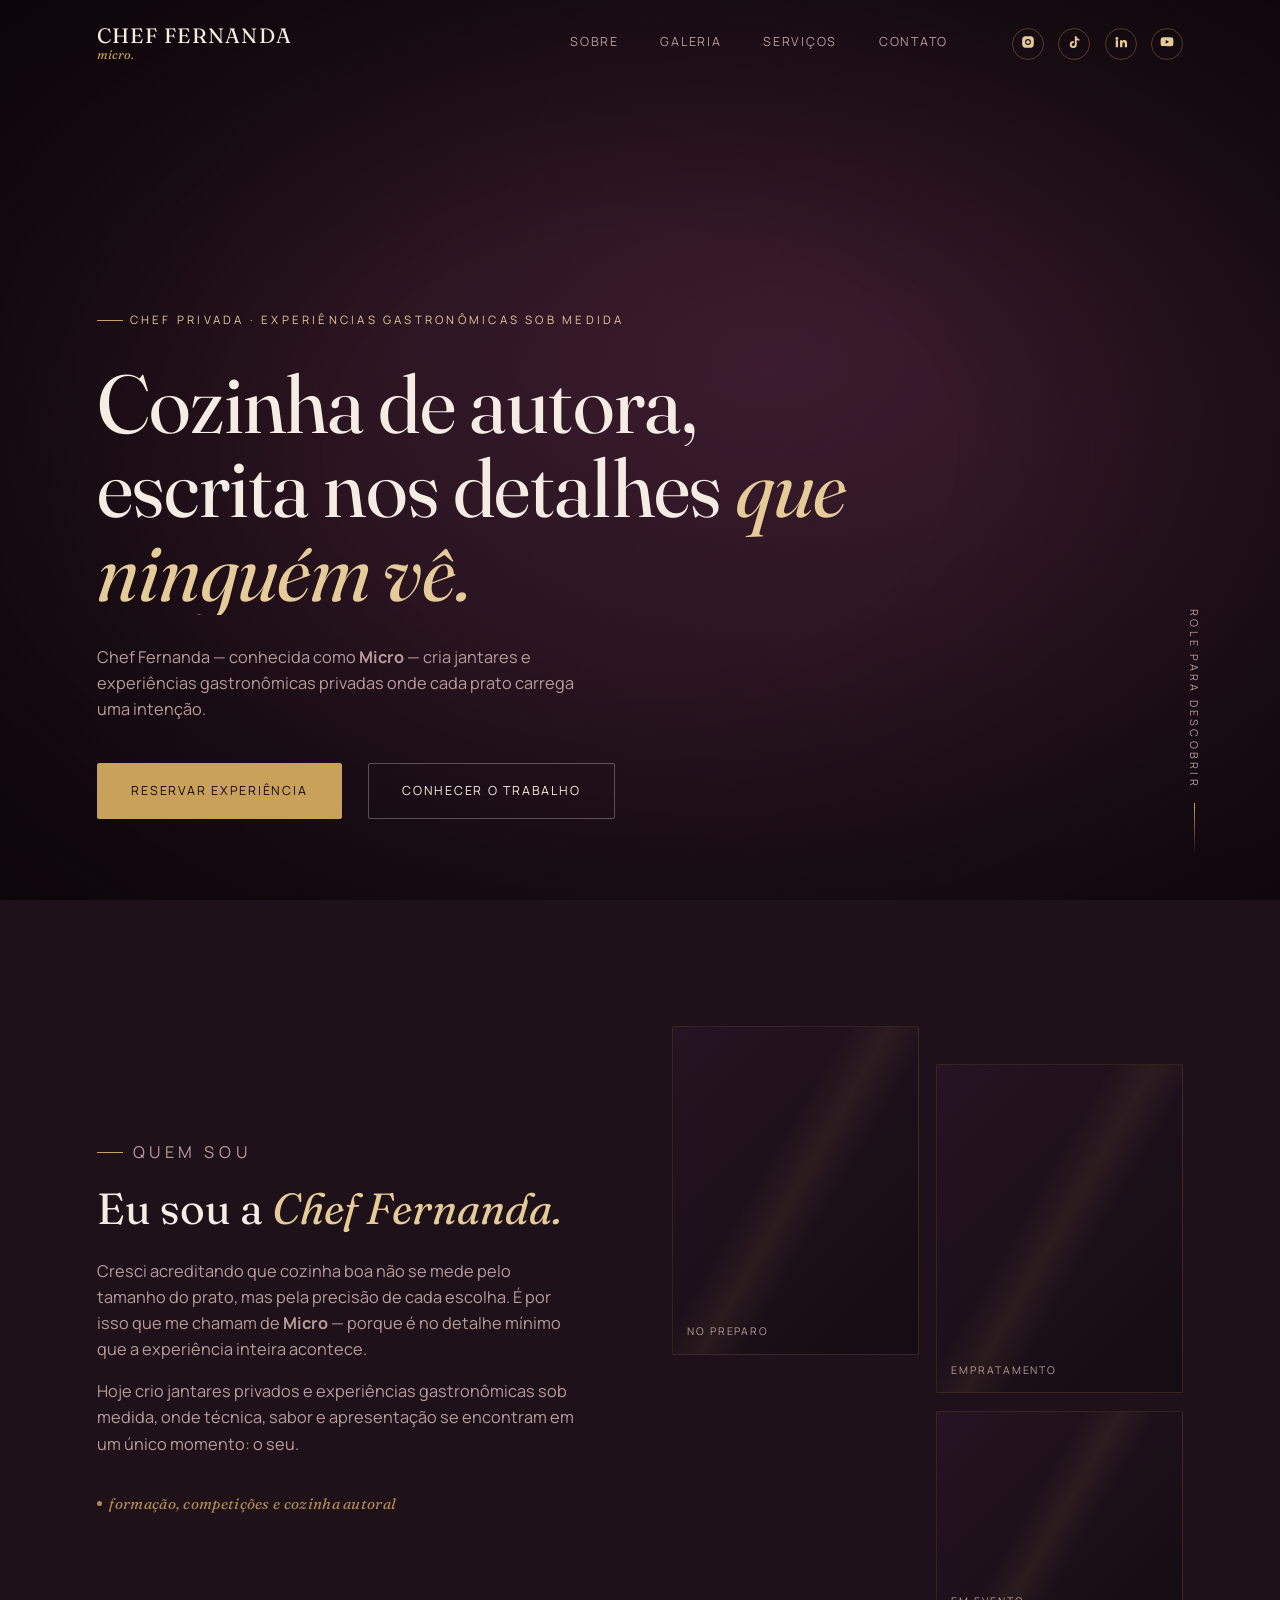
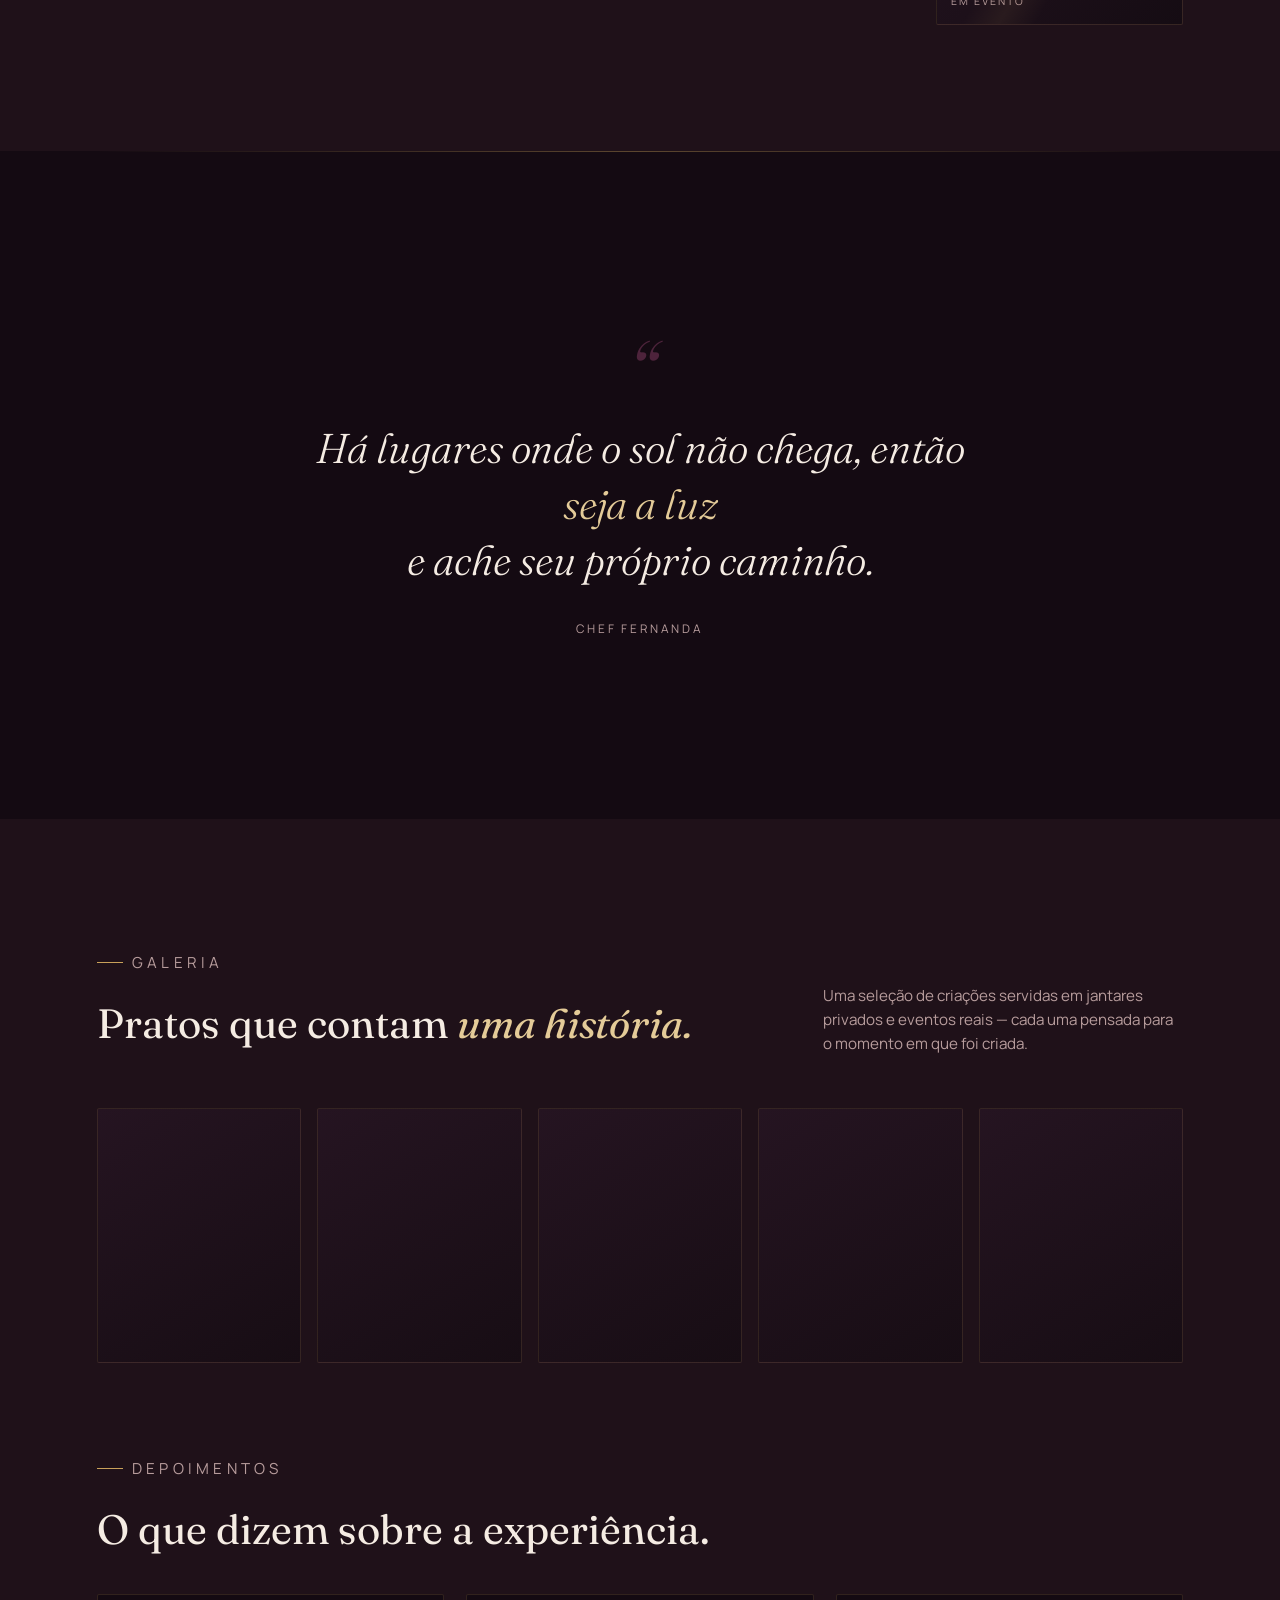
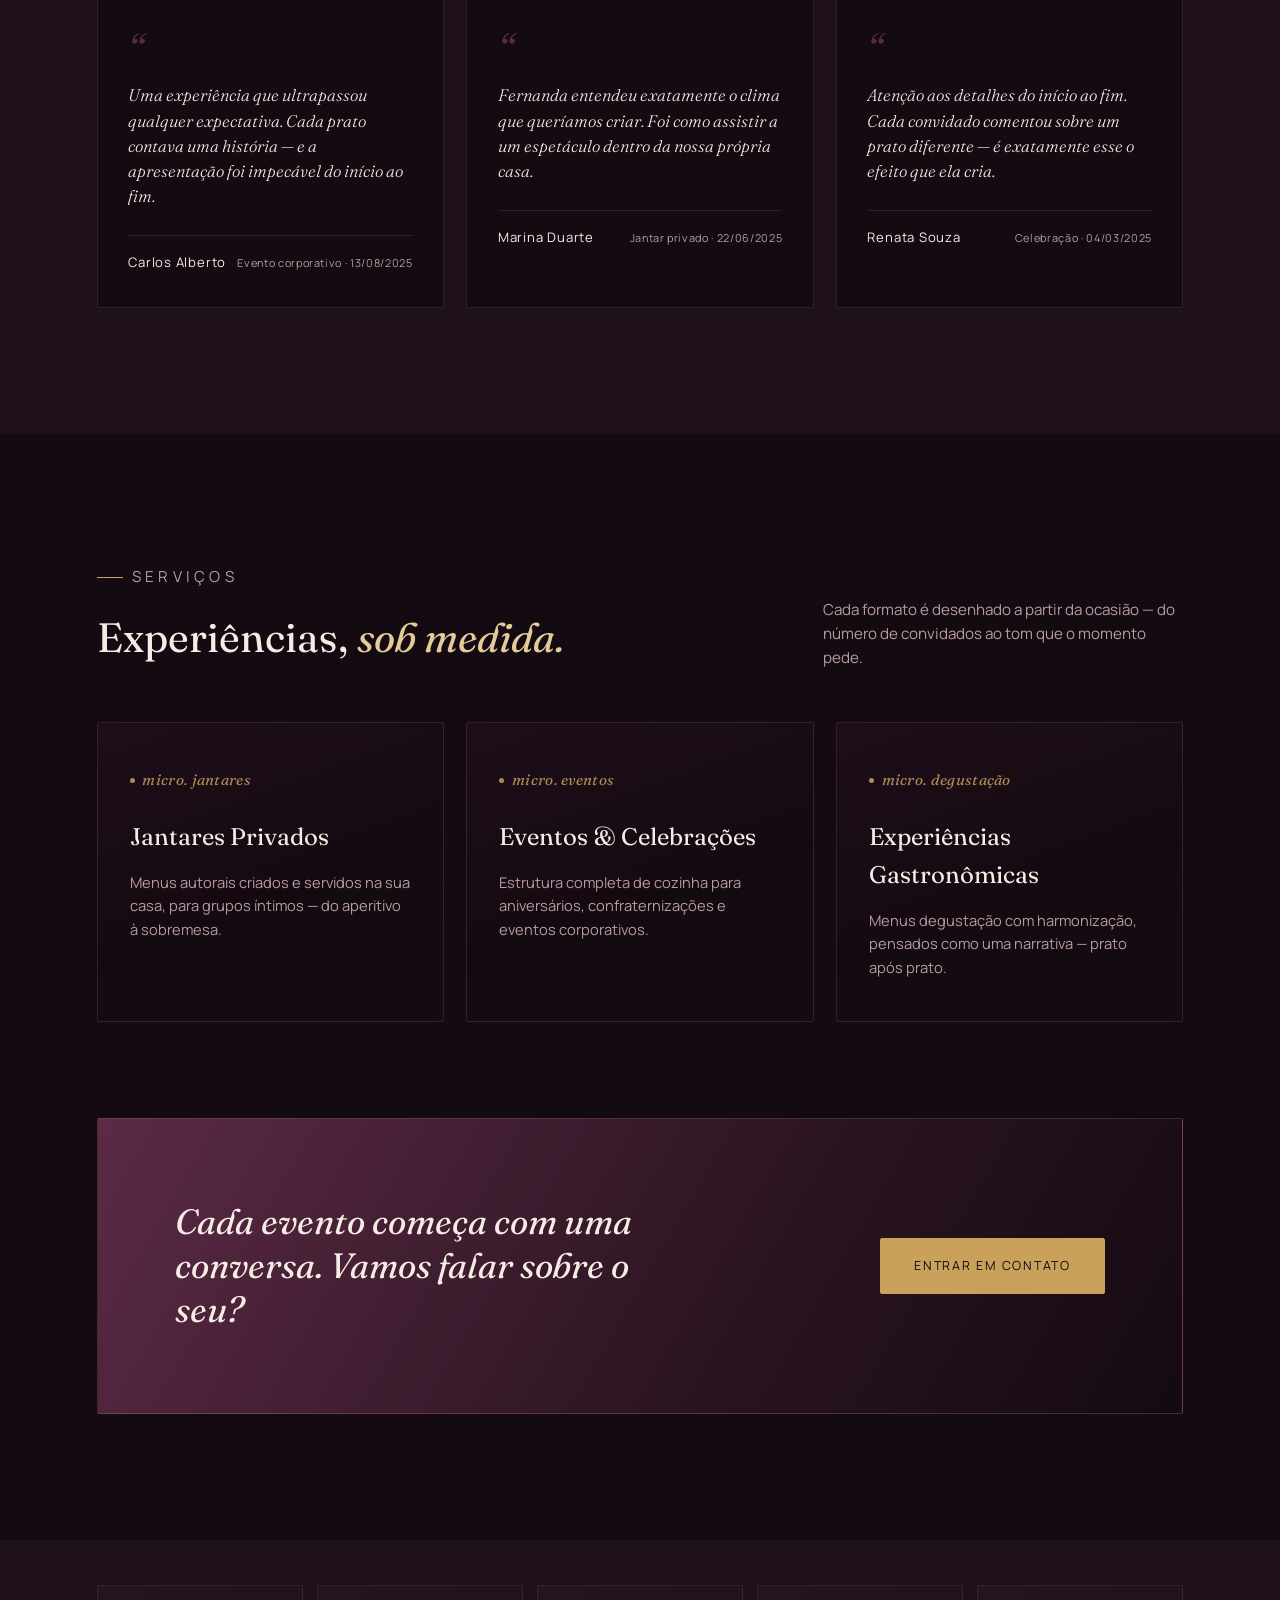
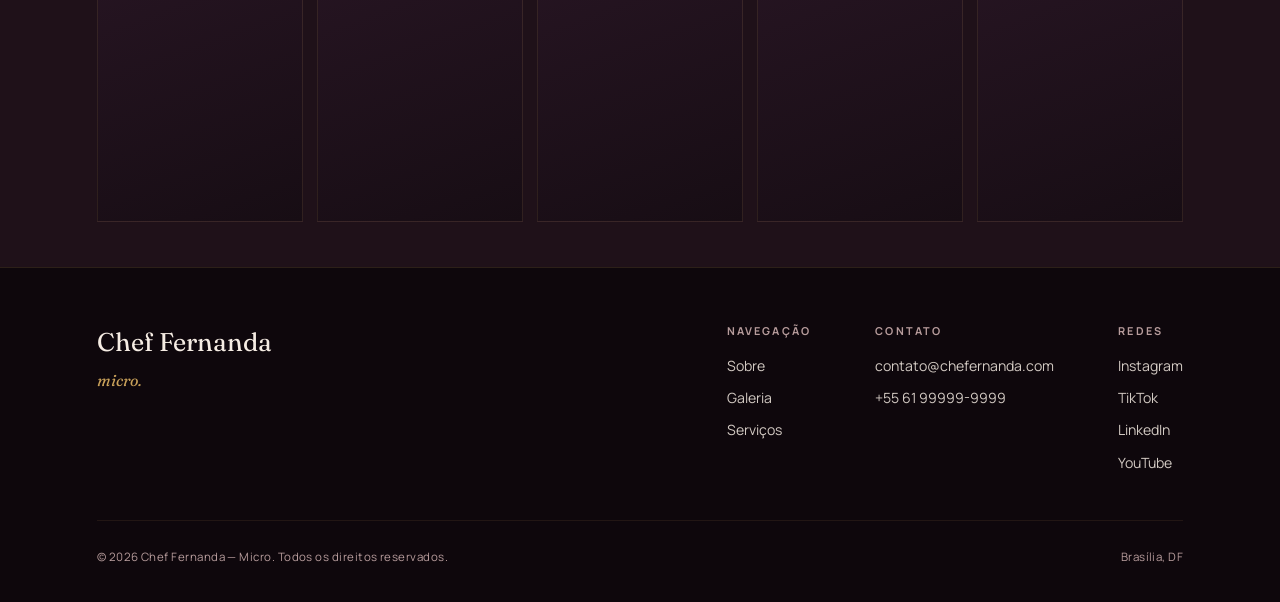
==== index.html @ db74c89c "Add files via upload" ====
<!DOCTYPE html>
<html lang="pt-BR">
<head>
<meta charset="UTF-8">
<meta name="viewport" content="width=device-width, initial-scale=1.0">
<title>Chef Fernanda — Micro</title>
<link rel="preconnect" href="https://fonts.googleapis.com">
<link rel="preconnect" href="https://fonts.gstatic.com" crossorigin>
<link href="https://fonts.googleapis.com/css2?family=Fraunces:ital,opsz,wght@0,9..144,300;0,9..144,400;0,9..144,600;1,9..144,400;1,9..144,500&family=Manrope:wght@300;400;500;600;700&display=swap" rel="stylesheet">
<link rel="stylesheet" href="styles.css">
</head>
<body>

<!-- ============================================================
     HEADER
============================================================ -->
<header id="site-header">
  <div class="wrap">
    <a href="#top" class="brand">
      <span class="name">Chef Fernanda</span>
      <span class="tag">micro.</span>
    </a>

    <nav class="primary" id="primary-nav">
      <a href="#sobre">Sobre</a>
      <a href="#galeria">Galeria</a>
      <a href="#servicos">Serviços</a>
      <a href="#contato">Contato</a>
      <div class="socials">
        <a href="#" aria-label="Instagram"><svg viewBox="0 0 24 24"><path d="M12 2c2.7 0 3.06.01 4.12.06 1.06.05 1.79.22 2.43.47.66.26 1.22.6 1.77 1.15.55.55.89 1.11 1.15 1.77.25.64.42 1.37.47 2.43.05 1.06.06 1.42.06 4.12s-.01 3.06-.06 4.12c-.05 1.06-.22 1.79-.47 2.43a4.9 4.9 0 0 1-1.15 1.77 4.9 4.9 0 0 1-1.77 1.15c-.64.25-1.37.42-2.43.47-1.06.05-1.42.06-4.12.06s-3.06-.01-4.12-.06c-1.06-.05-1.79-.22-2.43-.47a4.9 4.9 0 0 1-1.77-1.15 4.9 4.9 0 0 1-1.15-1.77c-.25-.64-.42-1.37-.47-2.43C2.01 15.06 2 14.7 2 12s.01-3.06.06-4.12c.05-1.06.22-1.79.47-2.43.26-.66.6-1.22 1.15-1.77A4.9 4.9 0 0 1 5.45 2.53c.64-.25 1.37-.42 2.43-.47C8.94 2.01 9.3 2 12 2zm0 5a5 5 0 1 0 0 10 5 5 0 0 0 0-10zm0 8.2a3.2 3.2 0 1 1 0-6.4 3.2 3.2 0 0 1 0 6.4zm5.2-8.4a1.17 1.17 0 1 1 0-2.34 1.17 1.17 0 0 1 0 2.34z"/></svg></a>
        <a href="#" aria-label="TikTok"><svg viewBox="0 0 24 24"><path d="M16.6 2h-3.2v14.2c0 1.5-1.2 2.7-2.7 2.7a2.7 2.7 0 0 1-2.7-2.7 2.7 2.7 0 0 1 2.7-2.7c.28 0 .55.04.8.12V10.4a6 6 0 0 0-.8-.06 6 6 0 0 0-6 6 6 6 0 0 0 6 6 6 6 0 0 0 6-6V8.6a8 8 0 0 0 4.5 1.4V6.8a4.8 4.8 0 0 1-4.6-4.8z"/></svg></a>
        <a href="#" aria-label="LinkedIn"><svg viewBox="0 0 24 24"><path d="M4.98 3.5a2.5 2.5 0 1 1 0 5 2.5 2.5 0 0 1 0-5zM3 9h4v12H3V9zm7 0h3.8v1.7h.05c.53-1 1.83-2.05 3.77-2.05 4.03 0 4.78 2.65 4.78 6.1V21h-4v-5.6c0-1.34-.02-3.06-1.87-3.06-1.87 0-2.16 1.46-2.16 2.96V21h-4V9z"/></svg></a>
        <a href="https://www.youtube.com/watch?v=CBSsL4u_nng" aria-label="YouTube"><svg viewBox="0 0 24 24"><path d="M22.54 6.42a2.78 2.78 0 0 0-1.95-2C18.88 4 12 4 12 4s-6.88 0-8.59.42a2.78 2.78 0 0 0-1.95 2A29 29 0 0 0 1 11.75a29 29 0 0 0 .46 5.33 2.78 2.78 0 0 0 1.95 1.96C5.12 19.5 12 19.5 12 19.5s6.88 0 8.59-.46a2.78 2.78 0 0 0 1.95-1.96 29 29 0 0 0 .46-5.33 29 29 0 0 0-.46-5.33zM9.75 15.02V8.48l5.75 3.27z"/></svg></a>
      </div>
    </nav>

    <button class="menu-btn" id="menu-btn" aria-label="Abrir menu">
      <span></span><span></span><span></span>
    </button>
  </div>
</header>

<!-- ============================================================
     HERO
============================================================ -->
<section class="hero" id="top">
  <div class="hero-bg"></div>
  <div class="hero-video-wrap">
    <!--
      Vídeo temporário via YouTube (https://www.youtube.com/watch?v=CBSsL4u_nng).
      Trocar por um <video autoplay muted loop playsinline src="cozinha.mp4"></video>
      com clipes próprios (cozinha / empratamento / eventos) assim que houver material filmado.
    -->
    <iframe
      src="https://www.youtube.com/embed/CBSsL4u_nng?autoplay=1&mute=1&loop=1&playlist=CBSsL4u_nng&controls=0&showinfo=0&modestbranding=1&rel=0&playsinline=1&iv_load_policy=3"
      title="Vídeo de fundo — Chef Fernanda"
      frameborder="0"
      allow="autoplay; encrypted-media"
      allowfullscreen>
    </iframe>
  </div>
  <div class="hero-vignette"></div>
  <div class="wrap">
    <div class="hero-content">
      <p class="eyebrow hero-eyebrow">Chef privada · Experiências gastronômicas sob medida</p>
      <h1>
        <span class="line"><span>Cozinha de autora,</span></span>
        <span class="line"><span>escrita nos detalhes <em>que ninguém vê.</em></span></span>
      </h1>
      <p class="sub">Chef Fernanda — conhecida como <strong>Micro</strong> — cria jantares e experiências gastronômicas privadas onde cada prato carrega uma intenção.</p>
      <div class="hero-actions">
        <a href="#contato" class="btn btn-solid">Reservar experiência</a>
        <a href="#sobre" class="btn btn-ghost">Conhecer o trabalho</a>
      </div>
    </div>
  </div>
  <div class="scroll-cue">Role para descobrir</div>
</section>

<!-- ============================================================
     SOBRE
============================================================ -->
<section class="about section-pad" id="sobre">
  <div class="wrap about-grid">
    <div class="about-copy reveal">
      <p class="eyebrow">Quem sou</p>
      <h2>Eu sou a <em>Chef Fernanda.</em></h2>
      <p>Cresci acreditando que cozinha boa não se mede pelo tamanho do prato, mas pela precisão de cada escolha. É por isso que me chamam de <strong>Micro</strong> — porque é no detalhe mínimo que a experiência inteira acontece.</p>
      <p style="margin-top:1rem;">Hoje crio jantares privados e experiências gastronômicas sob medida, onde técnica, sabor e apresentação se encontram em um único momento: o seu.</p>
      <div class="stamp seal"><span class="dot"></span>formação, competições e cozinha autoral</div>
    </div>
    <div class="about-images reveal">
      <div class="ph" data-label="No preparo"><img src="imagens/preparando.png" alt="preparando" onerror="this.remove()"></div>
      <div class="ph" data-label="Empratamento"><img src="imagens/empratamento.avif" alt="Empratamento" onerror="this.remove()"></div>
      <div class="ph" data-label="Em evento"><img src="imagens/em evento.jpg" alt="chef fe no evento" onerror="this.remove()"></div>
    </div>
  </div>
</section>

<div class="wrap"><div class="divider"></div></div>

<!-- ============================================================
     FILOSOFIA
============================================================ -->
<section class="philosophy">
  <div class="wrap">
    <div class="mark reveal">“</div>
    <blockquote class="reveal">
      Há lugares onde o sol não chega, então <br><em>seja a luz</em><br>
      e ache seu próprio caminho.
    </blockquote>
    <cite>Chef Fernanda</cite>
  </div>
</section>

<!-- ============================================================
     GALERIA + REVIEWS
============================================================ -->
<section class="gallery section-pad" id="galeria">
  <div class="wrap">
    <div class="section-head reveal">
      <div>
        <p class="eyebrow">Galeria</p>
        <h2>Pratos que contam <em style="font-style:italic;color:var(--gold-soft);">uma história.</em></h2>
      </div>
      <p>Uma seleção de criações servidas em jantares privados e eventos reais — cada uma pensada para o momento em que foi criada.</p>
    </div>

    <div class="dish-track reveal">
      <div class="dish"><img src="imagens/risoto.jpg" alt="" onerror="this.remove()"><div class="cap"><div class="t">Risoto de Cogumelos Selvagens</div><div class="s">Entrada</div></div></div>
      <div class="dish"><img src="imagens//camarao.jpg" alt="" onerror="this.remove()"><div class="cap"><div class="t">Camarão Defumado, Manga Verde</div><div class="s">Entrada</div></div></div>
      <div class="dish"><img src="imagens//cordeiro.webp" alt="" onerror="this.remove()"><div class="cap"><div class="t">Cordeiro em Crosta de Ervas</div><div class="s">Principal</div></div></div>
      <div class="dish"><img src="imagens/robalo.jpg" alt="" onerror="this.remove()"><div class="cap"><div class="t">Robalo, Manteiga de Ervas Finas</div><div class="s">Principal</div></div></div>
      <div class="dish"><img src="imagens/chocolate.avif" alt="" onerror="this.remove()"><div class="cap"><div class="t">Chocolate 70%, Flor de Sal</div><div class="s">Sobremesa</div></div></div>
    </div>

    <div class="reviews">
      <div class="section-head reveal" style="margin-bottom:2rem;">
        <div><p class="eyebrow">Depoimentos</p><h2>O que dizem sobre a experiência.</h2></div>
      </div>
      <div class="review-track reveal">
        <div class="review-card">
          <div class="quote-mark">“</div>
          <p>Uma experiência que ultrapassou qualquer expectativa. Cada prato contava uma história — e a apresentação foi impecável do início ao fim.</p>
          <div class="who"><span class="n">Carlos Alberto</span><span class="d">Evento corporativo · 13/08/2025</span></div>
        </div>
        <div class="review-card">
          <div class="quote-mark">“</div>
          <p>Fernanda entendeu exatamente o clima que queríamos criar. Foi como assistir a um espetáculo dentro da nossa própria casa.</p>
          <div class="who"><span class="n">Marina Duarte</span><span class="d">Jantar privado · 22/06/2025</span></div>
        </div>
        <div class="review-card">
          <div class="quote-mark">“</div>
          <p>Atenção aos detalhes do início ao fim. Cada convidado comentou sobre um prato diferente — é exatamente esse o efeito que ela cria.</p>
          <div class="who"><span class="n">Renata Souza</span><span class="d">Celebração · 04/03/2025</span></div>
        </div>
      </div>
    </div>
  </div>
</section>

<!-- ============================================================
     SERVIÇOS / EVENTOS
============================================================ -->
<section class="services section-pad" id="servicos">
  <div class="wrap">
    <div class="section-head reveal">
      <div>
        <p class="eyebrow">Serviços</p>
        <h2>Experiências, <em style="font-style:italic;color:var(--gold-soft);">sob medida.</em></h2>
      </div>
      <p>Cada formato é desenhado a partir da ocasião — do número de convidados ao tom que o momento pede.</p>
    </div>

    <div class="service-grid reveal">
      <div class="service-card">
        <div class="seal"><span class="dot"></span>micro. jantares</div>
        <h3>Jantares Privados</h3>
        <p>Menus autorais criados e servidos na sua casa, para grupos íntimos — do aperitivo à sobremesa.</p>
      </div>
      <div class="service-card">
        <div class="seal"><span class="dot"></span>micro. eventos</div>
        <h3>Eventos &amp; Celebrações</h3>
        <p>Estrutura completa de cozinha para aniversários, confraternizações e eventos corporativos.</p>
      </div>
      <div class="service-card">
        <div class="seal"><span class="dot"></span>micro. degustação</div>
        <h3>Experiências Gastronômicas</h3>
        <p>Menus degustação com harmonização, pensados como uma narrativa — prato após prato.</p>
      </div>
    </div>

    <div class="cta-banner reveal">
      <h3>Cada evento começa com uma conversa. Vamos falar sobre o seu?</h3>
      <a href="#contato" class="btn btn-solid">Entrar em contato</a>
    </div>
  </div>
</section>

<!-- ============================================================
     EXTRA STRIP
============================================================ -->
<section class="strip">
  <div class="wrap">
    <div class="strip-track reveal">
      <div class="ph2"><img src="imagens/angus.jpg" alt="" onerror="this.remove()"></div>
      <div class="ph2"><img src="imagens/verde.webp" alt="" onerror="this.remove()"></div>
      <div class="ph2"><img src="imagens/jantar.jpg" alt="" onerror="this.remove()"></div>
      <div class="ph2"><img src="imagens/seilanamoral.jpg" alt="" onerror="this.remove()"></div>
      <div class="ph2"><img src="imagens/docinho.jpg" alt="" onerror="this.remove()"></div>
    </div>
  </div>
</section>

<!-- ============================================================
     FOOTER
============================================================ -->
<footer id="contato">
  <div class="wrap">
    <div class="footer-top">
      <div class="footer-brand">
        <div class="name">Chef Fernanda</div>
        <div class="tag">micro.</div>
      </div>
      <div class="footer-cols">
        <div class="footer-col">
          <h4>Navegação</h4>
          <a href="#sobre">Sobre</a>
          <a href="#galeria">Galeria</a>
          <a href="#servicos">Serviços</a>
        </div>
        <div class="footer-col">
          <h4>Contato</h4>
          <a href="mailto:contato@chefernanda.com">contato@chefernanda.com</a>
          <a href="tel:+5561999999999">+55 61 99999-9999</a>
        </div>
        <div class="footer-col">
          <h4>Redes</h4>
          <a href="#">Instagram</a>
          <a href="#">TikTok</a>
          <a href="#">LinkedIn</a>
          <a href="https://www.youtube.com/watch?v=CBSsL4u_nng">YouTube</a>
        </div>
      </div>
    </div>
    <div class="footer-bottom">
      <span>© 2026 Chef Fernanda — Micro. Todos os direitos reservados.</span>
      <span>Brasília, DF</span>
    </div>
  </div>
</footer>

<script src="script.js"></script>
</body>
</html>
---- styles.css ----
/* ============================================================
   TOKENS
   ============================================================ */
:root{
  --bg-void:#140A12;
  --bg-panel:#1F1119;
  --bg-panel-2:#251421;
  --plum:#5C2A46;
  --gold:#C9A15A;
  --gold-soft:#E4CB98;
  --blush:#E7C9B9;
  --cream:#F5ECE3;
  --muted:#B79C9C;

  --display:'Fraunces', serif;
  --body:'Manrope', sans-serif;

  --ease:cubic-bezier(.16,.8,.26,1);
}

*{margin:0;padding:0;box-sizing:border-box;}
html{scroll-behavior:smooth;}
body{
  background:var(--bg-void);
  color:var(--cream);
  font-family:var(--body);
  font-weight:400;
  line-height:1.6;
  overflow-x:hidden;
}
img{display:block;max-width:100%;}
a{color:inherit;text-decoration:none;}
::selection{background:var(--gold); color:var(--bg-void);}

@media (prefers-reduced-motion: reduce){
  *{animation-duration:0.001ms !important; animation-iteration-count:1 !important; transition-duration:0.001ms !important; scroll-behavior:auto !important;}
}

.wrap{max-width:1240px; margin:0 auto; padding:0 6vw;}
@media (min-width:1400px){ .wrap{padding:0 10vw;} }

.eyebrow{
  font-family:var(--body);
  font-size:.72rem;
  letter-spacing:.28em;
  text-transform:uppercase;
  color:var(--gold-soft);
  display:inline-flex;
  align-items:center;
  gap:.6em;
}
.eyebrow::before{
  content:'';
  width:26px; height:1px;
  background:var(--gold);
  display:inline-block;
}

.reveal{opacity:0; transform:translateY(28px); transition:opacity .9s var(--ease), transform .9s var(--ease);}
.reveal.in{opacity:1; transform:translateY(0);}

/* signature monogram seal — recurring "micro." stamp used as section marker */
.seal{
  font-family:var(--display);
  font-style:italic;
  font-weight:400;
  font-size:.95rem;
  color:var(--gold);
  letter-spacing:.02em;
  opacity:.85;
  display:inline-flex;
  align-items:center;
  gap:.5em;
}
.seal .dot{width:5px;height:5px;border-radius:50%;background:var(--gold);}

/* ============================================================
   HEADER
   ============================================================ */
header{
  position:fixed; top:0; left:0; right:0; z-index:100;
  padding:26px 0;
  transition:background .5s var(--ease), padding .5s var(--ease), border-color .5s var(--ease);
  border-bottom:1px solid transparent;
}
header.scrolled{
  background:rgba(20,10,18,.86);
  backdrop-filter:blur(14px);
  padding:16px 0;
  border-bottom:1px solid rgba(201,161,90,.18);
}
header .wrap{display:flex; align-items:center; justify-content:space-between;}
.brand{display:flex; flex-direction:column; line-height:1;}
.brand .name{
  font-family:var(--display);
  font-size:1.3rem;
  letter-spacing:.06em;
  text-transform:uppercase;
}
.brand .tag{
  font-family:var(--display);
  font-style:italic;
  font-size:.78rem;
  color:var(--gold);
  margin-top:2px;
}

nav.primary{display:flex; align-items:center; gap:2.6rem;}
nav.primary a{
  font-size:.78rem;
  letter-spacing:.14em;
  text-transform:uppercase;
  color:var(--muted);
  position:relative;
  padding-bottom:4px;
  transition:color .3s;
}
nav.primary a::after{
  content:'';
  position:absolute; left:0; bottom:0;
  width:0; height:1px; background:var(--gold);
  transition:width .35s var(--ease);
}
nav.primary a:hover{color:var(--cream);}
nav.primary a:hover::after{width:100%;}

.socials{display:flex; gap:.9rem; margin-left:1.4rem;}
.socials a{
  width:32px; height:32px; border:1px solid rgba(201,161,90,.35);
  border-radius:50%; display:flex; align-items:center; justify-content:center;
  transition:border-color .3s, transform .3s;
}
.socials a:hover{border-color:var(--gold); transform:translateY(-2px);}
.socials svg{width:14px;height:14px; fill:var(--gold-soft);}

.menu-btn{display:none; flex-direction:column; gap:5px; background:none; border:none; cursor:pointer; z-index:200;}
.menu-btn span{width:24px; height:1px; background:var(--cream); transition:all .3s;}

/* ============================================================
   HERO
   ============================================================ */
.hero{
  position:relative;
  min-height:100vh;
  display:flex; align-items:flex-end;
  overflow:hidden;
  isolation:isolate;
}
.hero-bg{
  position:absolute; inset:0; z-index:-2;
  background:
    radial-gradient(ellipse 70% 60% at 30% 20%, rgba(92,42,70,.55), transparent 60%),
    radial-gradient(ellipse 60% 50% at 80% 80%, rgba(201,161,90,.18), transparent 60%),
    linear-gradient(160deg, #0D0709 0%, #1B0E17 45%, #140A12 100%);
  background-size:200% 200%;
  animation:drift 22s ease-in-out infinite alternate;
}
@keyframes drift{
  0%{background-position:0% 20%;}
  100%{background-position:100% 80%;}
}
.hero-bg::after{
  content:'';
  position:absolute; inset:0;
  background-image:
    repeating-linear-gradient(115deg, rgba(255,255,255,.015) 0px, rgba(255,255,255,.015) 1px, transparent 1px, transparent 90px);
  mix-blend-mode:overlay;
  opacity:.5;
}
.hero-vignette{
  position:absolute; inset:0; z-index:-1;
  background:radial-gradient(ellipse at center, transparent 35%, rgba(10,5,9,.75) 100%);
}

/* vídeo temporário do YouTube cobrindo o hero, atrás do vignette */
.hero-video-wrap{
  position:absolute; inset:0; z-index:-2;
  overflow:hidden;
  pointer-events:none;
}
.hero-video-wrap iframe{
  position:absolute; top:50%; left:50%;
  width:100vw; height:56.25vw; /* 16:9 */
  min-height:100vh; min-width:177.78vh; /* 16:9 */
  transform:translate(-50%, -50%);
  opacity:.55;
}

.hero .wrap{width:100%; padding-bottom:9vh;}
.hero-content{max-width:820px;}
.hero-eyebrow{margin-bottom:2rem;}

.hero h1{
  font-family:var(--display);
  font-weight:400;
  font-size:clamp(2.6rem, 6.4vw, 5.6rem);
  line-height:1.03;
  letter-spacing:-.01em;
}
.hero h1 .line{display:block; overflow:hidden;}
.hero h1 .line span{
  display:inline-block;
  transform:translateY(110%) skewY(4deg);
  animation:swipe-up 1.1s var(--ease) forwards;
}
.hero h1 .line:nth-child(1) span{animation-delay:.15s;}
.hero h1 .line:nth-child(2) span{animation-delay:.32s;}
.hero h1 em{font-style:italic; color:var(--gold-soft); font-weight:400;}
@keyframes swipe-up{ to{ transform:translateY(0) skewY(0);} }

.hero p.sub{
  margin-top:1.8rem;
  max-width:480px;
  color:var(--muted);
  font-size:1.02rem;
  opacity:0;
  animation:fade-in .9s var(--ease) forwards;
  animation-delay:.9s;
}
@keyframes fade-in{ to{opacity:1;} }

.hero-actions{
  margin-top:2.6rem;
  display:flex; align-items:center; gap:1.6rem; flex-wrap:wrap;
  opacity:0; animation:fade-in .9s var(--ease) forwards; animation-delay:1.1s;
}
.btn{
  font-family:var(--body);
  font-size:.78rem;
  letter-spacing:.14em;
  text-transform:uppercase;
  padding:1.05rem 2.1rem;
  border-radius:2px;
  cursor:pointer;
  transition:transform .4s var(--ease), background .4s, color .4s, border-color .4s;
  display:inline-block;
}
.btn-solid{background:var(--gold); color:var(--bg-void); border:1px solid var(--gold);}
.btn-solid:hover{background:transparent; color:var(--gold); transform:translateY(-2px);}
.btn-ghost{border:1px solid rgba(245,236,227,.3); color:var(--cream); background:transparent;}
.btn-ghost:hover{border-color:var(--gold); color:var(--gold-soft); transform:translateY(-2px);}

.scroll-cue{
  position:absolute; right:6vw; bottom:5vh; z-index:2;
  writing-mode:vertical-rl;
  font-size:.68rem; letter-spacing:.3em; text-transform:uppercase;
  color:var(--muted);
  display:flex; align-items:center; gap:.9rem;
}
.scroll-cue::after{
  content:''; width:1px; height:52px; background:linear-gradient(var(--gold), transparent);
  animation:cue-pulse 2.4s ease-in-out infinite;
}
@keyframes cue-pulse{ 0%,100%{opacity:.3;} 50%{opacity:1;} }

/* ============================================================
   SECTION SHELL
   ============================================================ */
section{position:relative;}
.section-pad{padding:min(14vh, 140px) 0;}
.divider{
  height:1px;
  background:linear-gradient(90deg, transparent, rgba(201,161,90,.4), transparent);
  width:100%;
}

/* ============================================================
   ABOUT
   ============================================================ */
.about{background:var(--bg-panel);}
.about-grid{
  display:grid; grid-template-columns:1fr 1fr; gap:5vw; align-items:center;
}
.about-copy h2{
  font-family:var(--display);
  font-weight:400;
  font-size:clamp(2rem, 3.4vw, 3rem);
  margin:1.2rem 0 1.6rem;
  line-height:1.1;
}
.about-copy h2 em{font-style:italic; color:var(--gold-soft);}
.about-copy p{color:var(--muted); font-size:1.02rem; max-width:480px;}
.about-copy .stamp{margin-top:2.2rem;}

.about-images{
  position:relative;
  display:grid;
  grid-template-columns:1fr 1fr;
  gap:1.1rem;
}
.about-images .ph{
  background:linear-gradient(135deg, var(--bg-panel-2), #150C13);
  border:1px solid rgba(201,161,90,.15);
  aspect-ratio:3/4;
  position:relative;
  overflow:hidden;
  border-radius:2px;
}
.about-images .ph:nth-child(1){grid-column:1; grid-row:1 / span 2; align-self:start;}
.about-images .ph:nth-child(2){grid-column:2; margin-top:2.4rem;}
.about-images .ph:nth-child(3){grid-column:2; aspect-ratio:3/2.6;}
.ph::before{
  content:attr(data-label);
  position:absolute; left:14px; bottom:14px;
  font-size:.66rem; letter-spacing:.18em; text-transform:uppercase; color:var(--muted);
}
.ph::after{
  content:'';
  position:absolute; inset:0;
  background:
    linear-gradient(120deg, transparent 40%, rgba(201,161,90,.08) 50%, transparent 60%);
}
.ph:hover img{transform:scale(1.06);}
.ph img{width:100%; height:100%; object-fit:cover; transition:transform .8s var(--ease);}

/* ============================================================
   PHILOSOPHY / QUOTE
   ============================================================ */
.philosophy{
  background:var(--bg-void);
  text-align:center;
  padding:min(20vh,190px) 0;
  position:relative;
}
.philosophy .mark{
  font-family:var(--display); font-style:italic; font-size:5rem; color:var(--plum);
  line-height:1; margin-bottom:.5rem; opacity:.8;
}
.philosophy blockquote{
  font-family:var(--display);
  font-weight:300;
  font-style:italic;
  font-size:clamp(1.5rem, 3.4vw, 2.6rem);
  line-height:1.35;
  max-width:820px;
  margin:0 auto;
  color:var(--cream);
}
.philosophy blockquote em{color:var(--gold-soft); font-style:italic;}
.philosophy cite{
  display:block; margin-top:2rem;
  font-family:var(--body); font-style:normal;
  font-size:.74rem; letter-spacing:.24em; text-transform:uppercase; color:var(--muted);
}

/* ============================================================
   GALLERY + REVIEWS
   ============================================================ */
.gallery{background:var(--bg-panel);}
.section-head{
  display:flex; justify-content:space-between; align-items:flex-end; gap:2rem;
  margin-bottom:3.2rem; flex-wrap:wrap;
}
.section-head h2{
  font-family:var(--display); font-weight:400;
  font-size:clamp(1.9rem, 3.2vw, 2.7rem); margin-top:1rem;
}
.section-head p{color:var(--muted); max-width:360px; font-size:.95rem;}

.dish-track{
  display:grid; grid-template-columns:repeat(5, 1fr); gap:1rem;
}
.dish{
  position:relative; aspect-ratio:4/5;
  background:linear-gradient(150deg, var(--bg-panel-2), #170D14);
  border:1px solid rgba(201,161,90,.14);
  overflow:hidden; border-radius:2px;
}
.dish img{width:100%; height:100%; object-fit:cover; transition:transform .9s var(--ease);}
.dish:hover img{transform:scale(1.08);}
.dish .cap{
  position:absolute; inset:auto 0 0 0; padding:1rem;
  background:linear-gradient(0deg, rgba(10,5,8,.9), transparent);
  transform:translateY(6px); opacity:0; transition:all .4s var(--ease);
}
.dish:hover .cap{opacity:1; transform:translateY(0);}
.dish .cap .t{font-family:var(--display); font-style:italic; font-size:1rem;}
.dish .cap .s{font-size:.68rem; letter-spacing:.1em; text-transform:uppercase; color:var(--gold-soft); margin-top:.2rem;}

@media (max-width:900px){
  .dish-track{grid-template-columns:repeat(2, 1fr);}
  .dish:nth-child(5){display:none;}
}

/* reviews */
.reviews{margin-top:5.5rem;}
.review-track{
  display:grid; grid-template-columns:repeat(3, 1fr); gap:1.4rem;
}
.review-card{
  background:var(--bg-void);
  border:1px solid rgba(201,161,90,.16);
  padding:2.1rem 1.9rem;
  border-radius:2px;
  position:relative;
}
.review-card .quote-mark{
  font-family:var(--display); font-style:italic; color:var(--plum); font-size:2.4rem; line-height:1;
}
.review-card p{
  font-family:var(--display); font-style:italic; font-weight:300;
  font-size:1.05rem; line-height:1.5; margin:1rem 0 1.6rem; color:var(--cream);
}
.review-card .who{display:flex; justify-content:space-between; align-items:baseline; border-top:1px solid rgba(201,161,90,.15); padding-top:1rem;}
.review-card .who .n{font-size:.82rem; letter-spacing:.06em;}
.review-card .who .d{font-size:.68rem; color:var(--muted); letter-spacing:.06em;}

@media (max-width:900px){ .review-track{grid-template-columns:1fr;} }

/* ============================================================
   SERVICES / EVENTOS
   ============================================================ */
.services{background:var(--bg-void);}
.service-grid{display:grid; grid-template-columns:repeat(3,1fr); gap:1.4rem; margin-top:3rem;}
.service-card{
  padding:2.6rem 2rem;
  border:1px solid rgba(201,161,90,.16);
  border-radius:2px;
  background:linear-gradient(160deg, rgba(92,42,70,.14), transparent 60%);
  transition:border-color .4s, transform .4s var(--ease);
}
.service-card:hover{border-color:var(--gold); transform:translateY(-6px);}
.service-card .seal{margin-bottom:1.6rem;}
.service-card h3{
  font-family:var(--display); font-weight:400; font-size:1.5rem; margin-bottom:.9rem;
}
.service-card p{color:var(--muted); font-size:.92rem;}

@media (max-width:900px){ .service-grid{grid-template-columns:1fr;} }

/* CTA banner */
.cta-banner{
  margin-top:6rem;
  background:linear-gradient(120deg, var(--plum), #2A1420 60%, var(--bg-void));
  border:1px solid rgba(201,161,90,.22);
  border-radius:2px;
  padding:min(9vh,90px) 6vw;
  display:flex; justify-content:space-between; align-items:center; gap:2rem; flex-wrap:wrap;
}
.cta-banner h3{
  font-family:var(--display); font-style:italic; font-weight:400;
  font-size:clamp(1.5rem, 2.8vw, 2.2rem); max-width:520px; line-height:1.25;
}

/* ============================================================
   EXTRA STRIP
   ============================================================ */
.strip{background:var(--bg-panel); padding:5vh 0;}
.strip-track{display:grid; grid-template-columns:repeat(5,1fr); gap:.9rem;}
.strip-track .ph2{
  aspect-ratio:1/1.15;
  background:linear-gradient(160deg, var(--bg-panel-2), #170D14);
  border:1px solid rgba(201,161,90,.12);
  overflow:hidden;
}
.strip-track .ph2 img{width:100%;height:100%;object-fit:cover; transition:transform .8s var(--ease);}
.strip-track .ph2:hover img{transform:scale(1.07);}
@media (max-width:900px){ .strip-track{grid-template-columns:repeat(2,1fr);} .strip-track .ph2:nth-child(n+4){display:none;} }

/* ============================================================
   FOOTER
   ============================================================ */
footer{background:#0E070C; padding:6vh 0 4vh; border-top:1px solid rgba(201,161,90,.16);}
.footer-top{
  display:flex; justify-content:space-between; align-items:flex-start; gap:3rem; flex-wrap:wrap;
  padding-bottom:4vh;
}
.footer-brand .name{font-family:var(--display); font-size:1.6rem;}
.footer-brand .tag{font-family:var(--display); font-style:italic; color:var(--gold); margin-top:.3rem;}
.footer-cols{display:flex; gap:4rem; flex-wrap:wrap;}
.footer-col h4{font-size:.68rem; letter-spacing:.2em; text-transform:uppercase; color:var(--muted); margin-bottom:1rem;}
.footer-col a{display:block; font-size:.88rem; color:var(--cream); margin-bottom:.6rem; opacity:.85;}
.footer-col a:hover{color:var(--gold-soft);}
.footer-bottom{
  display:flex; justify-content:space-between; align-items:center; padding-top:3vh;
  border-top:1px solid rgba(201,161,90,.1);
  font-size:.72rem; color:var(--muted); letter-spacing:.04em; flex-wrap:wrap; gap:1rem;
}

/* ============================================================
   MOBILE NAV
   ============================================================ */
@media (max-width:880px){
  nav.primary{
    position:fixed; inset:0; z-index:150;
    background:var(--bg-void);
    flex-direction:column; justify-content:center; align-items:center; gap:2.2rem;
    transform:translateY(-100%); transition:transform .5s var(--ease);
  }
  nav.primary.open{transform:translateY(0);}
  nav.primary a{font-size:1.1rem;}
  .socials{margin-left:0; margin-top:1rem;}
  .menu-btn{display:flex;}
  .about-grid{grid-template-columns:1fr; gap:3rem;}
  .about-images{order:-1;}
}
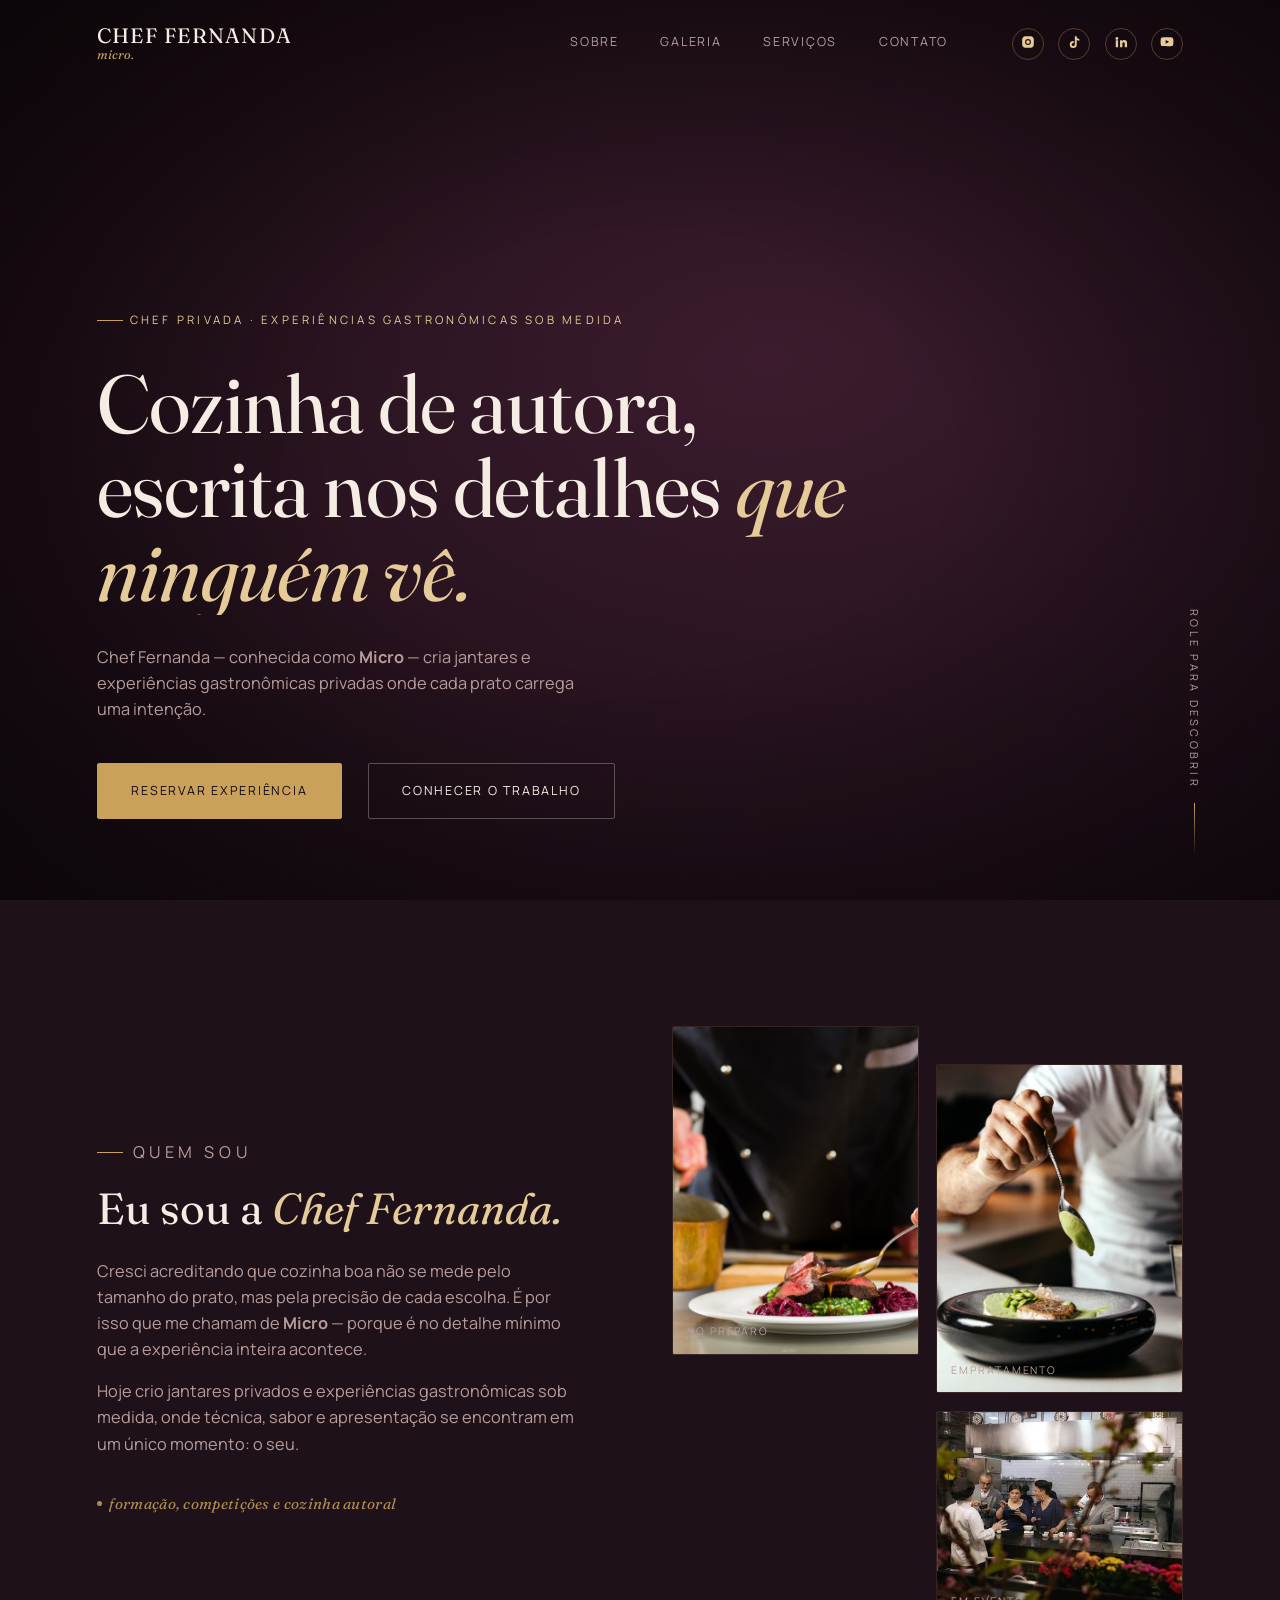
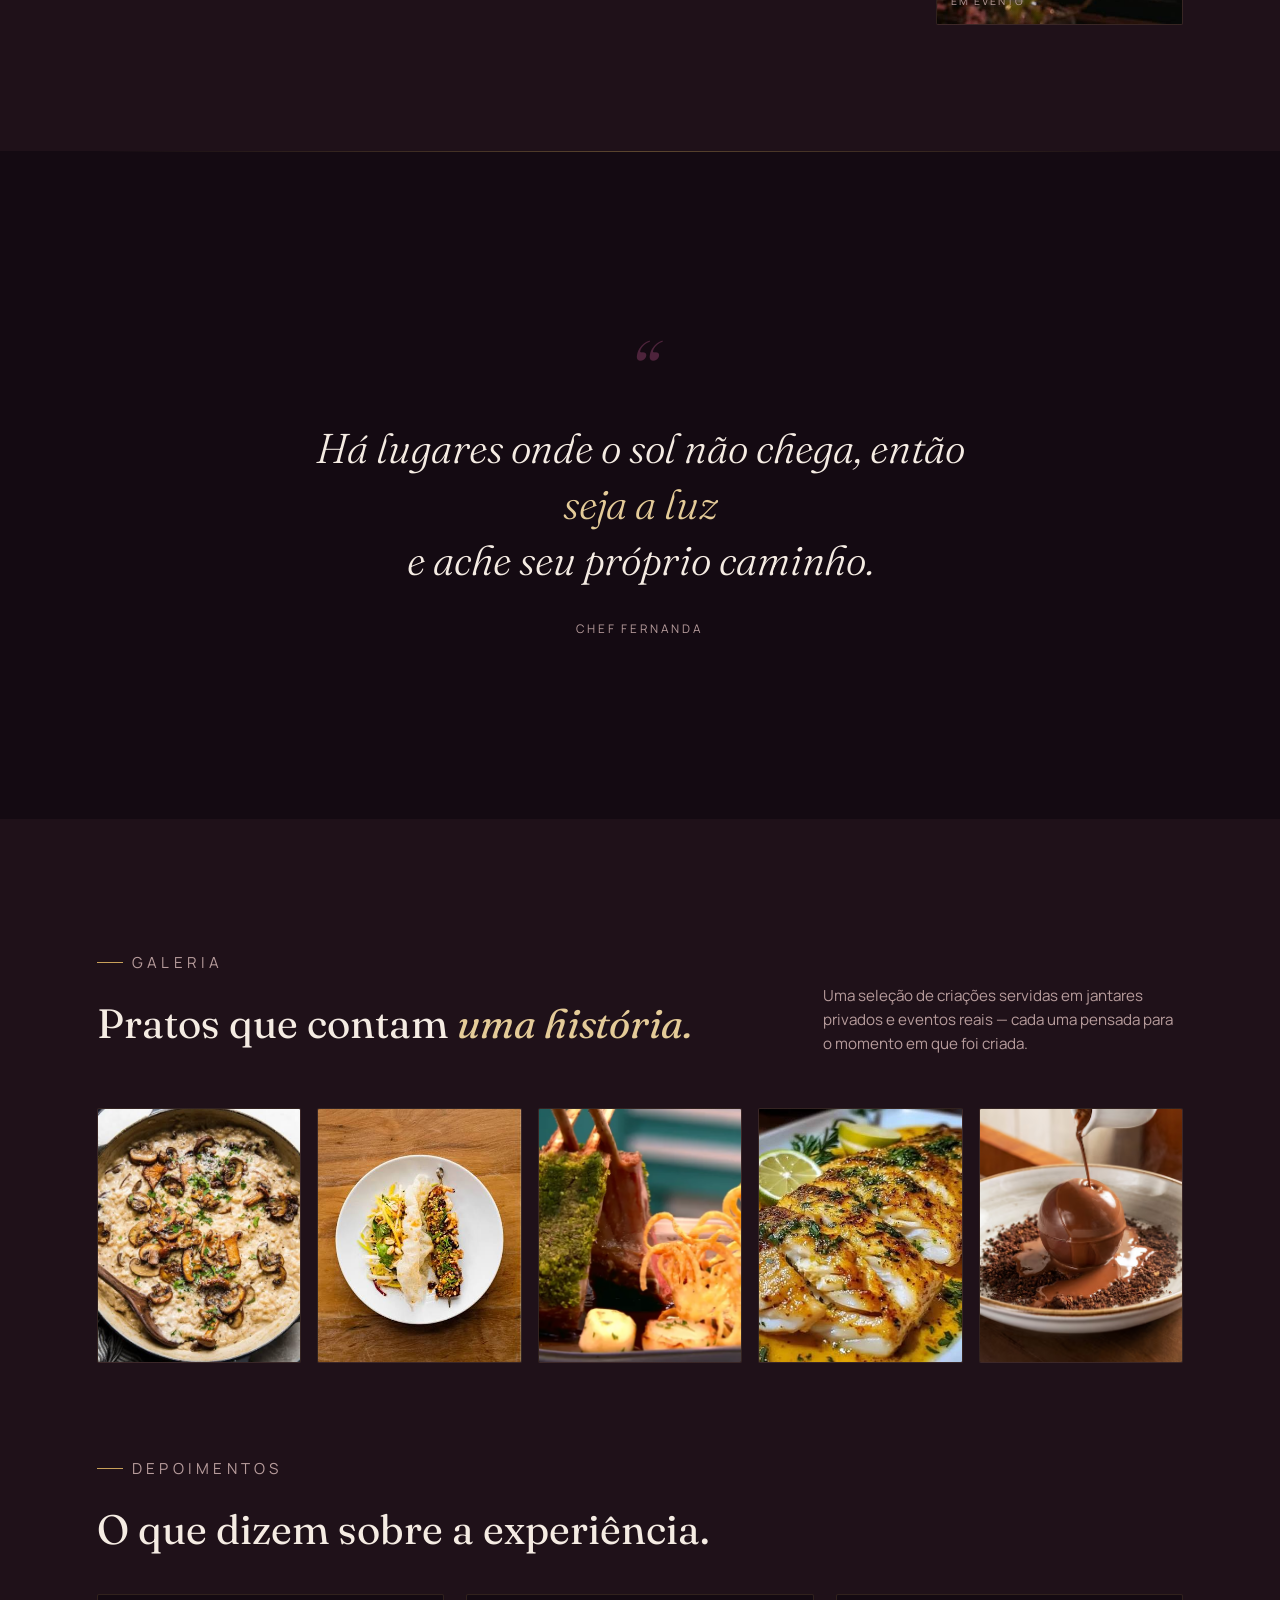
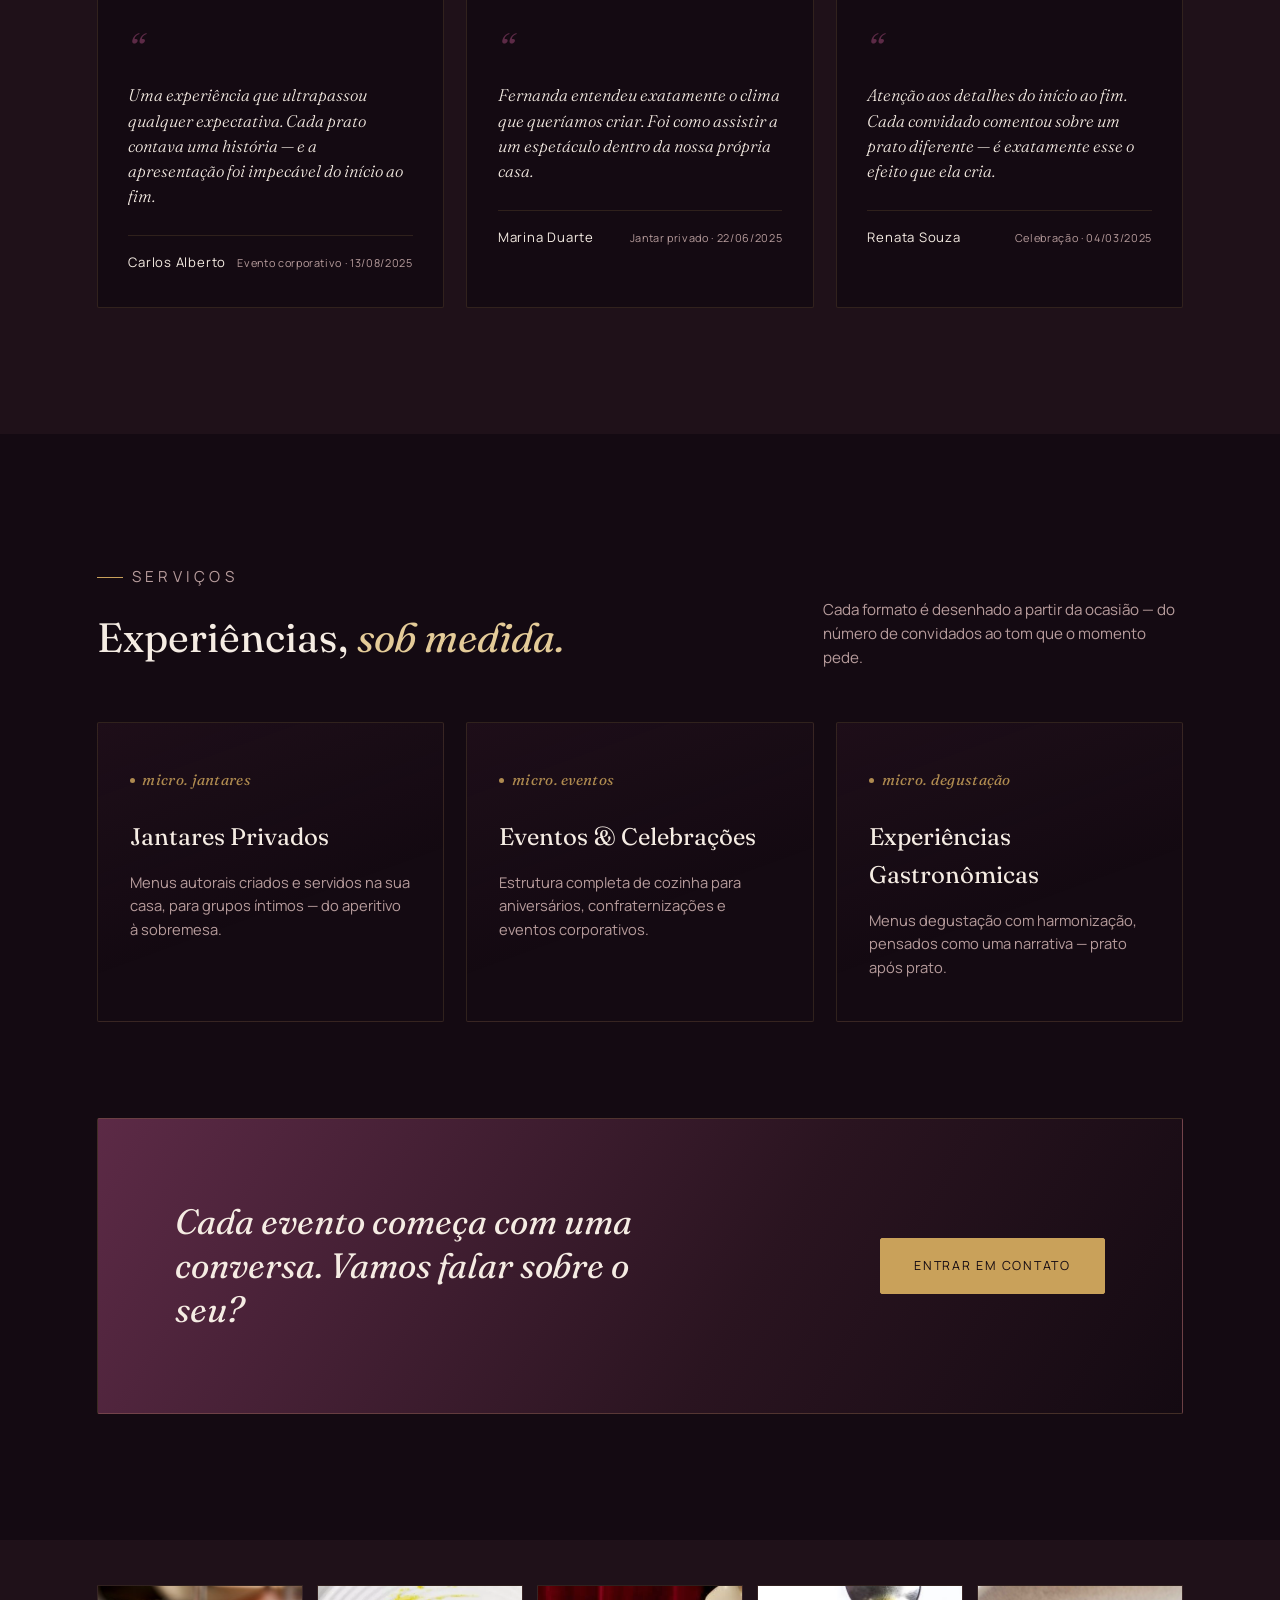
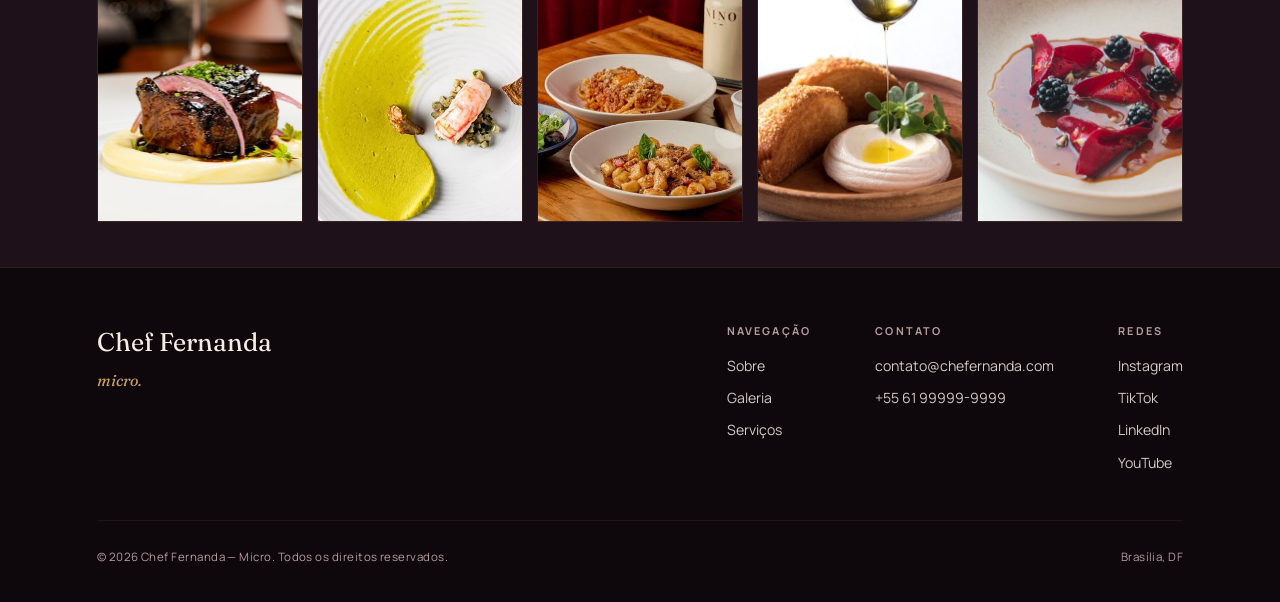
==== commit 210e204e: "Add files via upload" ====
--- a/index.html
+++ b/index.html
@@ -22,7 +22,7 @@
     </a>
 
     <nav class="primary" id="primary-nav">
-      <a href="#sobre">Sobre</a>
+      <a href="sobre.html">Sobre</a>
       <a href="#galeria">Galeria</a>
       <a href="#servicos">Serviços</a>
       <a href="#contato">Contato</a>
@@ -90,7 +90,7 @@
       <div class="stamp seal"><span class="dot"></span>formação, competições e cozinha autoral</div>
     </div>
     <div class="about-images reveal">
-      <div class="ph" data-label="No preparo"><img src="imagens/preparando.png" alt="preparando" onerror="this.remove()"></div>
+      <div class="ph" data-label="No preparo"><img src="imagens/preparando.png" alt="preparando"  onerror="this.remove()"></div>
       <div class="ph" data-label="Empratamento"><img src="imagens/empratamento.avif" alt="Empratamento" onerror="this.remove()"></div>
       <div class="ph" data-label="Em evento"><img src="imagens/em evento.jpg" alt="chef fe no evento" onerror="this.remove()"></div>
     </div>
--- a/styles.css
+++ b/styles.css
@@ -37,7 +37,7 @@
 }
 
 .wrap{max-width:1240px; margin:0 auto; padding:0 6vw;}
-@media (min-width:1400px){ .wrap{padding:0 10vw;} }
+@media (min-width:1400px){ .wrap{padding:0 clamp(6vw, 10vw, 120px);} }
 
 .eyebrow{
   font-family:var(--body);
@@ -89,6 +89,13 @@
   padding:16px 0;
   border-bottom:1px solid rgba(201,161,90,.18);
 }
+/* backdrop-filter makes header a containing block for fixed descendants,
+   which breaks the full-screen mobile nav overlay while scrolled — drop it
+   while the menu is open (body.nav-open, toggled in script.js). */
+body.nav-open header.scrolled{
+  backdrop-filter:none;
+  background:var(--bg-void);
+}
 header .wrap{display:flex; align-items:center; justify-content:space-between;}
 .brand{display:flex; flex-direction:column; line-height:1;}
 .brand .name{
@@ -377,11 +384,6 @@
 .dish .cap .t{font-family:var(--display); font-style:italic; font-size:1rem;}
 .dish .cap .s{font-size:.68rem; letter-spacing:.1em; text-transform:uppercase; color:var(--gold-soft); margin-top:.2rem;}
 
-@media (max-width:900px){
-  .dish-track{grid-template-columns:repeat(2, 1fr);}
-  .dish:nth-child(5){display:none;}
-}
-
 /* reviews */
 .reviews{margin-top:5.5rem;}
 .review-track{
@@ -404,8 +406,6 @@
 .review-card .who{display:flex; justify-content:space-between; align-items:baseline; border-top:1px solid rgba(201,161,90,.15); padding-top:1rem;}
 .review-card .who .n{font-size:.82rem; letter-spacing:.06em;}
 .review-card .who .d{font-size:.68rem; color:var(--muted); letter-spacing:.06em;}
-
-@media (max-width:900px){ .review-track{grid-template-columns:1fr;} }
 
 /* ============================================================
    SERVICES / EVENTOS
@@ -426,8 +426,6 @@
 }
 .service-card p{color:var(--muted); font-size:.92rem;}
 
-@media (max-width:900px){ .service-grid{grid-template-columns:1fr;} }
-
 /* CTA banner */
 .cta-banner{
   margin-top:6rem;
@@ -455,7 +453,6 @@
 }
 .strip-track .ph2 img{width:100%;height:100%;object-fit:cover; transition:transform .8s var(--ease);}
 .strip-track .ph2:hover img{transform:scale(1.07);}
-@media (max-width:900px){ .strip-track{grid-template-columns:repeat(2,1fr);} .strip-track .ph2:nth-child(n+4){display:none;} }
 
 /* ============================================================
    FOOTER
@@ -485,12 +482,238 @@
     position:fixed; inset:0; z-index:150;
     background:var(--bg-void);
     flex-direction:column; justify-content:center; align-items:center; gap:2.2rem;
-    transform:translateY(-100%); transition:transform .5s var(--ease);
+    opacity:0; visibility:hidden; pointer-events:none;
+    transition:opacity .4s var(--ease), visibility 0s linear .4s;
   }
-  nav.primary.open{transform:translateY(0);}
+  nav.primary.open{
+    opacity:1; visibility:visible; pointer-events:auto;
+    transition:opacity .4s var(--ease), visibility 0s linear 0s;
+  }
   nav.primary a{font-size:1.1rem;}
   .socials{margin-left:0; margin-top:1rem;}
   .menu-btn{display:flex;}
+  .menu-btn span{transition:transform .3s var(--ease), opacity .2s var(--ease);}
+  .menu-btn.open span:nth-child(1){transform:translateY(6px) rotate(45deg);}
+  .menu-btn.open span:nth-child(2){opacity:0;}
+  .menu-btn.open span:nth-child(3){transform:translateY(-6px) rotate(-45deg);}
   .about-grid{grid-template-columns:1fr; gap:3rem;}
   .about-images{order:-1;}
-}
+  .dish-track{grid-template-columns:repeat(2, 1fr);}
+  .dish:nth-child(5){display:none;}
+  .review-track{grid-template-columns:1fr;}
+  .service-grid{grid-template-columns:1fr;}
+  .strip-track{grid-template-columns:repeat(2,1fr);}
+  .strip-track .ph2:nth-child(n+4){display:none;}
+  .editorial .edit-figure--inset{float:none; width:100%; margin:2rem 0;}
+  .bts-grid{grid-template-columns:1fr;}
+  .invite-layout{grid-template-columns:1fr;}
+}
+
+/* ============================================================
+   PÁGINA SOBRE — hero, narrativa editorial, bastidores e convite
+   (reaproveita .btn, .eyebrow, .reveal, .ph, .cta-banner, .strip
+   e os tokens já definidos acima)
+   ============================================================ */
+
+/* ---------- hero textual com imagem de fundo ---------- */
+.about-hero{
+  position:relative;
+  min-height:82vh;
+  display:flex; align-items:flex-end;
+  overflow:hidden; isolation:isolate;
+  padding-top:120px;
+}
+.about-hero .hero-bg{opacity:.85;}
+.about-hero-img{
+  position:absolute; inset:0; z-index:-3;
+  width:100%; height:100%; object-fit:cover;
+  opacity:.55;
+}
+.about-hero .hero-vignette{
+  background:
+    linear-gradient(0deg, rgba(10,5,9,.92) 0%, rgba(10,5,9,.35) 55%, rgba(10,5,9,.6) 100%);
+}
+.about-hero .wrap{width:100%; padding-bottom:8vh;}
+.about-hero h1{
+  font-family:var(--display); font-weight:400;
+  font-size:clamp(2.4rem, 6vw, 4.6rem);
+  line-height:1.08; max-width:820px;
+}
+.about-hero h1 em{font-style:italic; color:var(--gold-soft);}
+.about-hero p.sub{
+  margin-top:1.6rem; max-width:480px; color:var(--muted); font-size:1.02rem;
+}
+
+/* ---------- narrativa editorial (texto + imagens de tamanhos variados) ---------- */
+.narrative{background:var(--bg-panel);}
+.editorial{max-width:800px; margin:0 auto;}
+.editorial p{
+  max-width:680px; margin:0 auto 1.5rem;
+  font-size:1.08rem; color:var(--cream); opacity:.92; line-height:1.85;
+}
+.editorial > p:first-of-type::first-letter{
+  font-family:var(--display); font-style:italic; font-size:3.4rem;
+  float:left; line-height:1; margin:.05em .14em 0 0; color:var(--gold);
+}
+.editorial strong{color:var(--gold-soft); font-weight:600;}
+.editorial::after{content:''; display:block; clear:both;}
+
+.edit-figure{margin:3rem auto; overflow:hidden; border-radius:2px; border:1px solid rgba(201,161,90,.16); background:linear-gradient(150deg, var(--bg-panel-2), #170D14);}
+.edit-figure img{width:100%; height:100%; object-fit:cover; display:block; transition:transform .8s var(--ease);}
+.edit-figure:hover img{transform:scale(1.04);}
+
+.edit-figure--inset{
+  float:right; width:38%; aspect-ratio:3/4; margin:.3rem 0 1.2rem 2.2rem;
+}
+@media (max-width:700px){
+  .edit-figure--inset{float:none; width:100%; margin:2rem 0;}
+}
+
+/* uma única foto grande fechando o texto */
+.edit-figure--full{max-width:100%; aspect-ratio:16/9; clear:both;}
+
+
+/* ---------- bastidores / processo criativo ---------- */
+.bts{background:var(--bg-void);}
+.bts .section-head p{max-width:440px;}
+.bts-grid{
+  display:grid; grid-template-columns:1.4fr 1fr; gap:1rem; margin-top:2.6rem;
+}
+.bts-video{
+  position:relative; width:100%; aspect-ratio:16/9;
+  overflow:hidden; border-radius:2px; border:1px solid rgba(201,161,90,.18);
+  background:#0D0709;
+}
+.bts-video iframe{position:absolute; inset:0; width:100%; height:100%;}
+.bts-pair{display:flex; flex-direction:column; gap:1rem;}
+.bts-pair .ph{aspect-ratio:1/1; flex:1;}
+@media (max-width:880px){
+  .bts-pair{flex-direction:row;}
+}
+
+/* ---------- redes / galeria convite + vídeo ---------- */
+.social-invite{background:var(--bg-panel);}
+.social-invite .section-head h2{max-width:520px;}
+.invite-layout{
+  display:grid; grid-template-columns:1.1fr .9fr; gap:2.4rem; margin-top:2.6rem;
+}
+.invite-grid{display:grid; grid-template-columns:1fr 1fr; gap:.9rem;}
+.invite-grid .ph{aspect-ratio:1/1;}
+.invite-video{
+  position:relative; width:100%; aspect-ratio:16/9;
+  overflow:hidden; border-radius:2px; border:1px solid rgba(201,161,90,.18);
+  background:#0D0709;
+}
+.invite-video iframe{position:absolute; inset:0; width:100%; height:100%;}
+.invite-socials{display:flex; gap:1rem; margin-top:1.8rem;}
+.invite-socials a{
+  width:44px; height:44px; border:1px solid rgba(201,161,90,.35); border-radius:50%;
+  display:flex; align-items:center; justify-content:center; transition:border-color .3s, transform .3s;
+}
+.invite-socials a:hover{border-color:var(--gold); transform:translateY(-3px);}
+.invite-socials svg{width:18px; height:18px; fill:var(--gold-soft);}
+
+/* ---------- contato (versão refinada, usada na página Sobre) ---------- */
+.contact-cta{background:var(--bg-void); overflow:hidden;}
+.contact-layout{
+  display:grid; grid-template-columns:1fr 1fr; gap:5vw; align-items:center;
+}
+.contact-title{
+  font-family:var(--display); font-weight:600; text-transform:uppercase;
+  font-size:clamp(3rem, 7.2vw, 6.4rem); line-height:.92; letter-spacing:.01em;
+  color:rgba(245,236,227,.16);
+}
+.contact-sub{
+  font-family:var(--display); font-style:italic; font-weight:300;
+  font-size:1.1rem; line-height:1.6; color:var(--muted);
+  max-width:420px; margin:1.8rem 0 2.4rem;
+}
+.btn-pill{
+  display:inline-flex; align-items:center; justify-content:center;
+  padding:1.15rem 2.6rem; border-radius:999px;
+  border:1px solid rgba(245,236,227,.3);
+  font-family:var(--body); font-size:.72rem; letter-spacing:.18em; text-transform:uppercase;
+  color:var(--cream);
+  transition:border-color .35s, background .35s, color .35s, transform .35s var(--ease);
+}
+.btn-pill:hover{border-color:var(--gold); background:var(--gold); color:var(--bg-void); transform:translateY(-2px);}
+.contact-photo{
+  aspect-ratio:4/5; position:relative; overflow:hidden; border-radius:2px;
+  background:linear-gradient(135deg, var(--bg-panel-2), #150C13);
+  border:1px solid rgba(201,161,90,.18);
+}
+.contact-photo img{width:100%; height:100%; object-fit:cover; display:block; transition:transform .9s var(--ease);}
+.contact-photo:hover img{transform:scale(1.05);}
+@media (max-width:880px){
+  .contact-layout{grid-template-columns:1fr; gap:2.6rem;}
+  .contact-photo{aspect-ratio:16/9;}
+}
+
+/* ---------- blocos alternados imagem + texto ---------- */
+.split-block{background:var(--bg-void);}
+.split-row{
+  display:grid; grid-template-columns:1fr 1fr; gap:6vw; align-items:center;
+  padding:min(11vh,110px) 0;
+}
+.split-row.reverse .split-media{order:2;}
+.split-row.reverse .split-text{order:1;}
+.split-media .ph{aspect-ratio:4/3;}
+.split-text h3{
+  font-family:var(--display); font-weight:400; font-style:italic;
+  font-size:clamp(1.6rem, 2.6vw, 2.2rem); margin:1rem 0 1rem; color:var(--gold-soft);
+}
+.split-text p{color:var(--muted); font-size:1rem; max-width:440px;}
+
+@media (max-width:880px){
+  .split-row{grid-template-columns:1fr; gap:2.4rem; padding:6vh 0;}
+  .split-row.reverse .split-media{order:1;}
+  .split-row.reverse .split-text{order:2;}
+}
+/* ============================================================
+   VARIAÇÃO DE LAYOUT: 3 FOTOS (ATENDIMENTO)
+============================================================ */
+.about-images.dynamic-layout {
+  grid-template-columns: 1.2fr 0.9fr; /* Dá um pouco mais de espaço para a foto da esquerda */
+  gap: 1.5rem;
+  align-items: center;
+}
+
+/* Foto 1 (Esquerda) */
+.about-images.dynamic-layout .ph:nth-child(1) {
+  grid-column: 1;
+  grid-row: 1 / span 2;
+  aspect-ratio: 4/5; /* Um pouco mais larga que a original */
+  align-self: center;
+  transform: scale(1.05); /* Aumenta levemente a imagem */
+}
+
+/* Foto 2 (Direita Topo) */
+.about-images.dynamic-layout .ph:nth-child(2) {
+  grid-column: 2;
+  aspect-ratio: 3/4;
+  margin-top: -3rem; /* Sobe um pouco para desencontrar com a da esquerda */
+}
+
+/* Foto 3 (Direita Base) */
+.about-images.dynamic-layout .ph:nth-child(3) {
+  grid-column: 2;
+  aspect-ratio: 1/1; /* Fica perfeitamente quadrada, variando a forma */
+  margin-left: -3rem; /* Invade o espaço da foto da esquerda, criando sobreposição */
+  margin-top: 1.5rem;
+  z-index: 2;
+  box-shadow: -10px 10px 30px rgba(10,5,9, 0.5); /* Sombra para destacar a sobreposição */
+}
+
+/* Ajuste para não quebrar no celular */
+@media (max-width: 880px) {
+  .about-images.dynamic-layout {
+    grid-template-columns: 1fr 1fr;
+  }
+  .about-images.dynamic-layout .ph:nth-child(1) {
+    transform: none;
+  }
+  .about-images.dynamic-layout .ph:nth-child(3) {
+    margin-left: 0; /* Remove a sobreposição no mobile para organizar a grade */
+    margin-top: 0;
+  }
+}
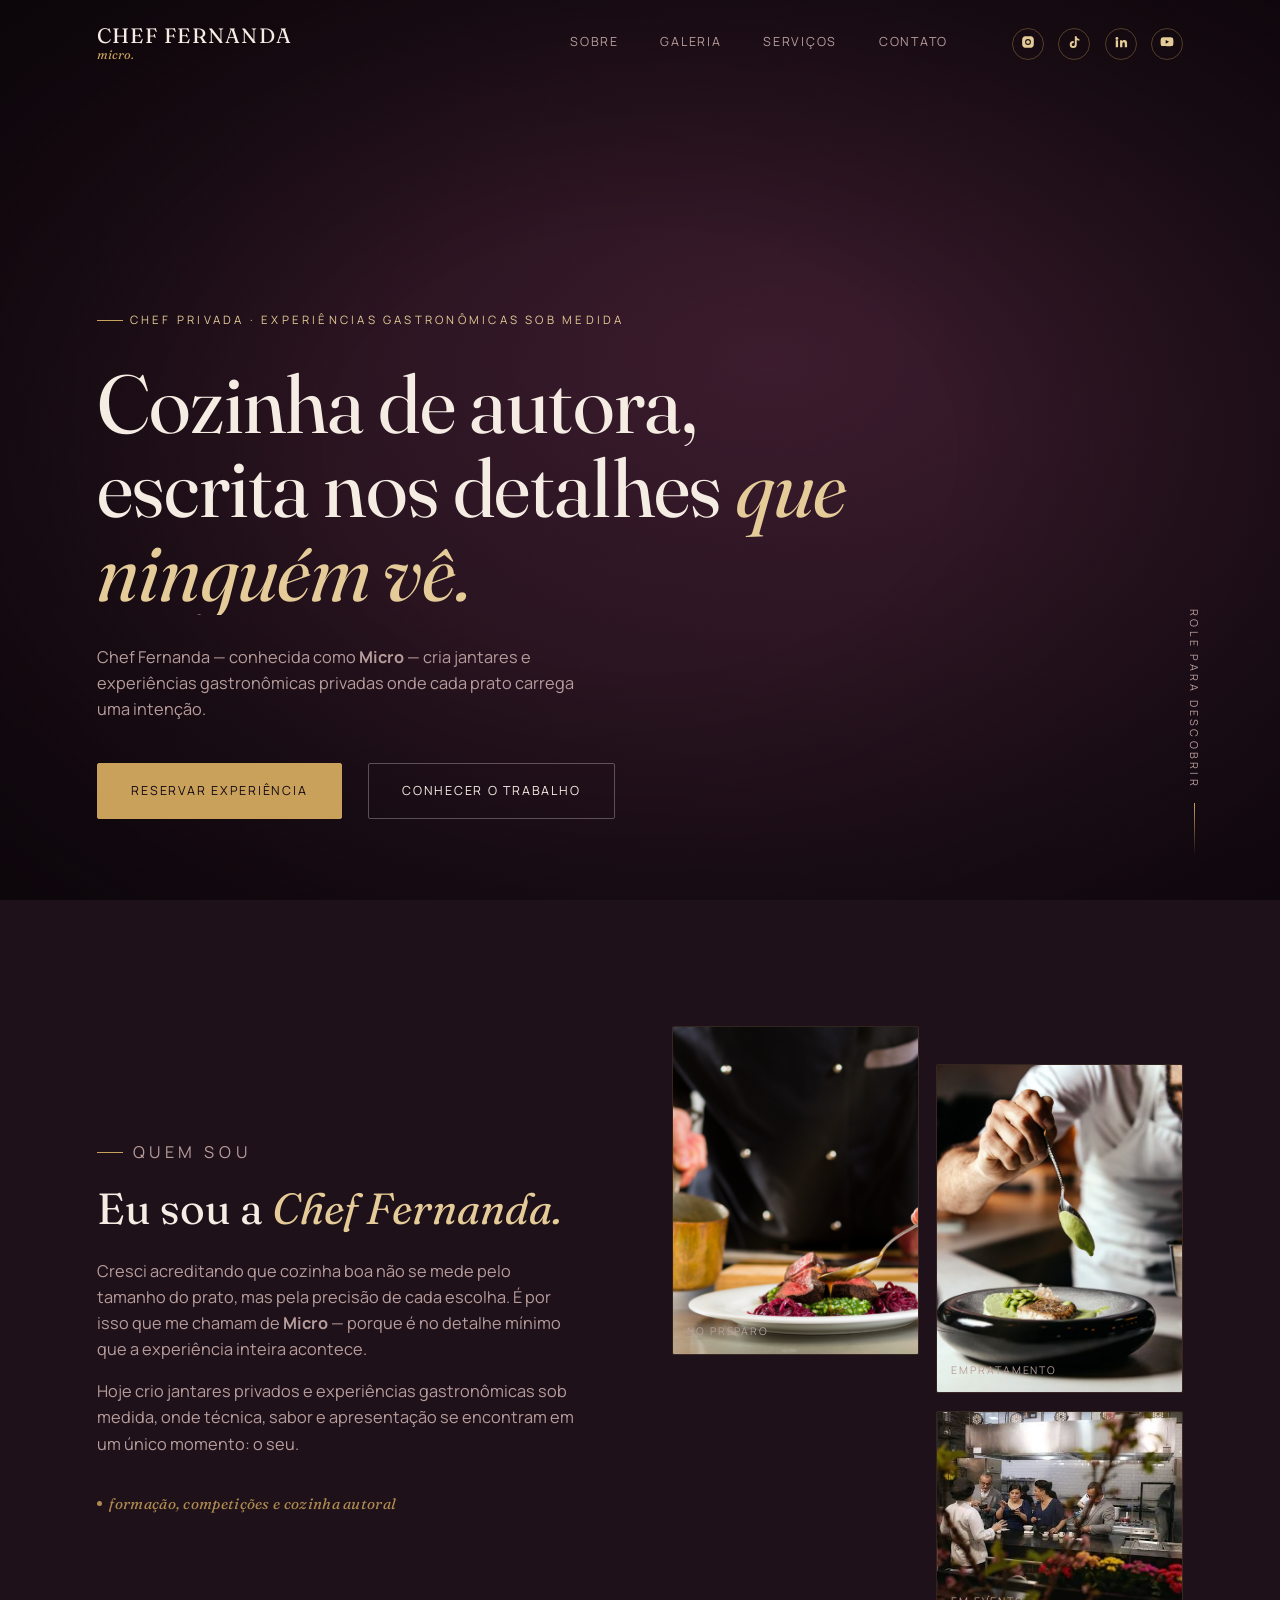
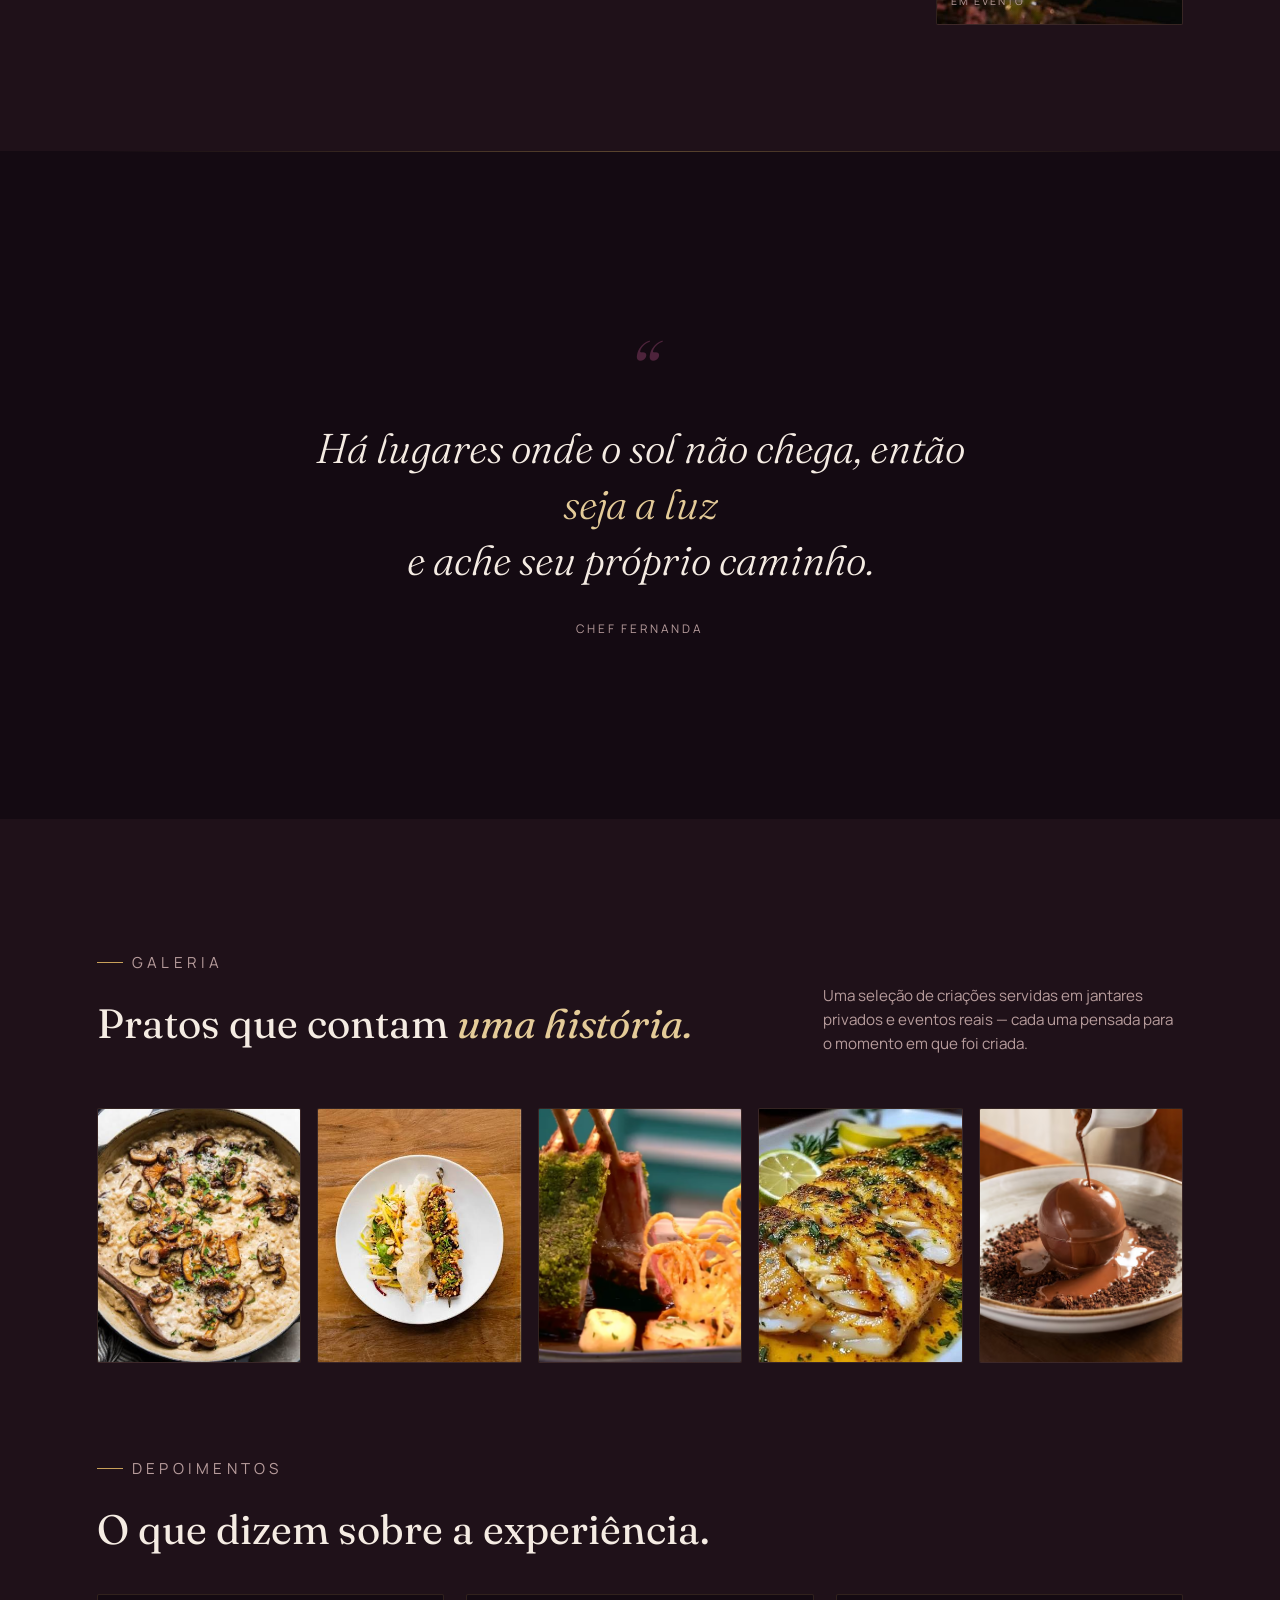
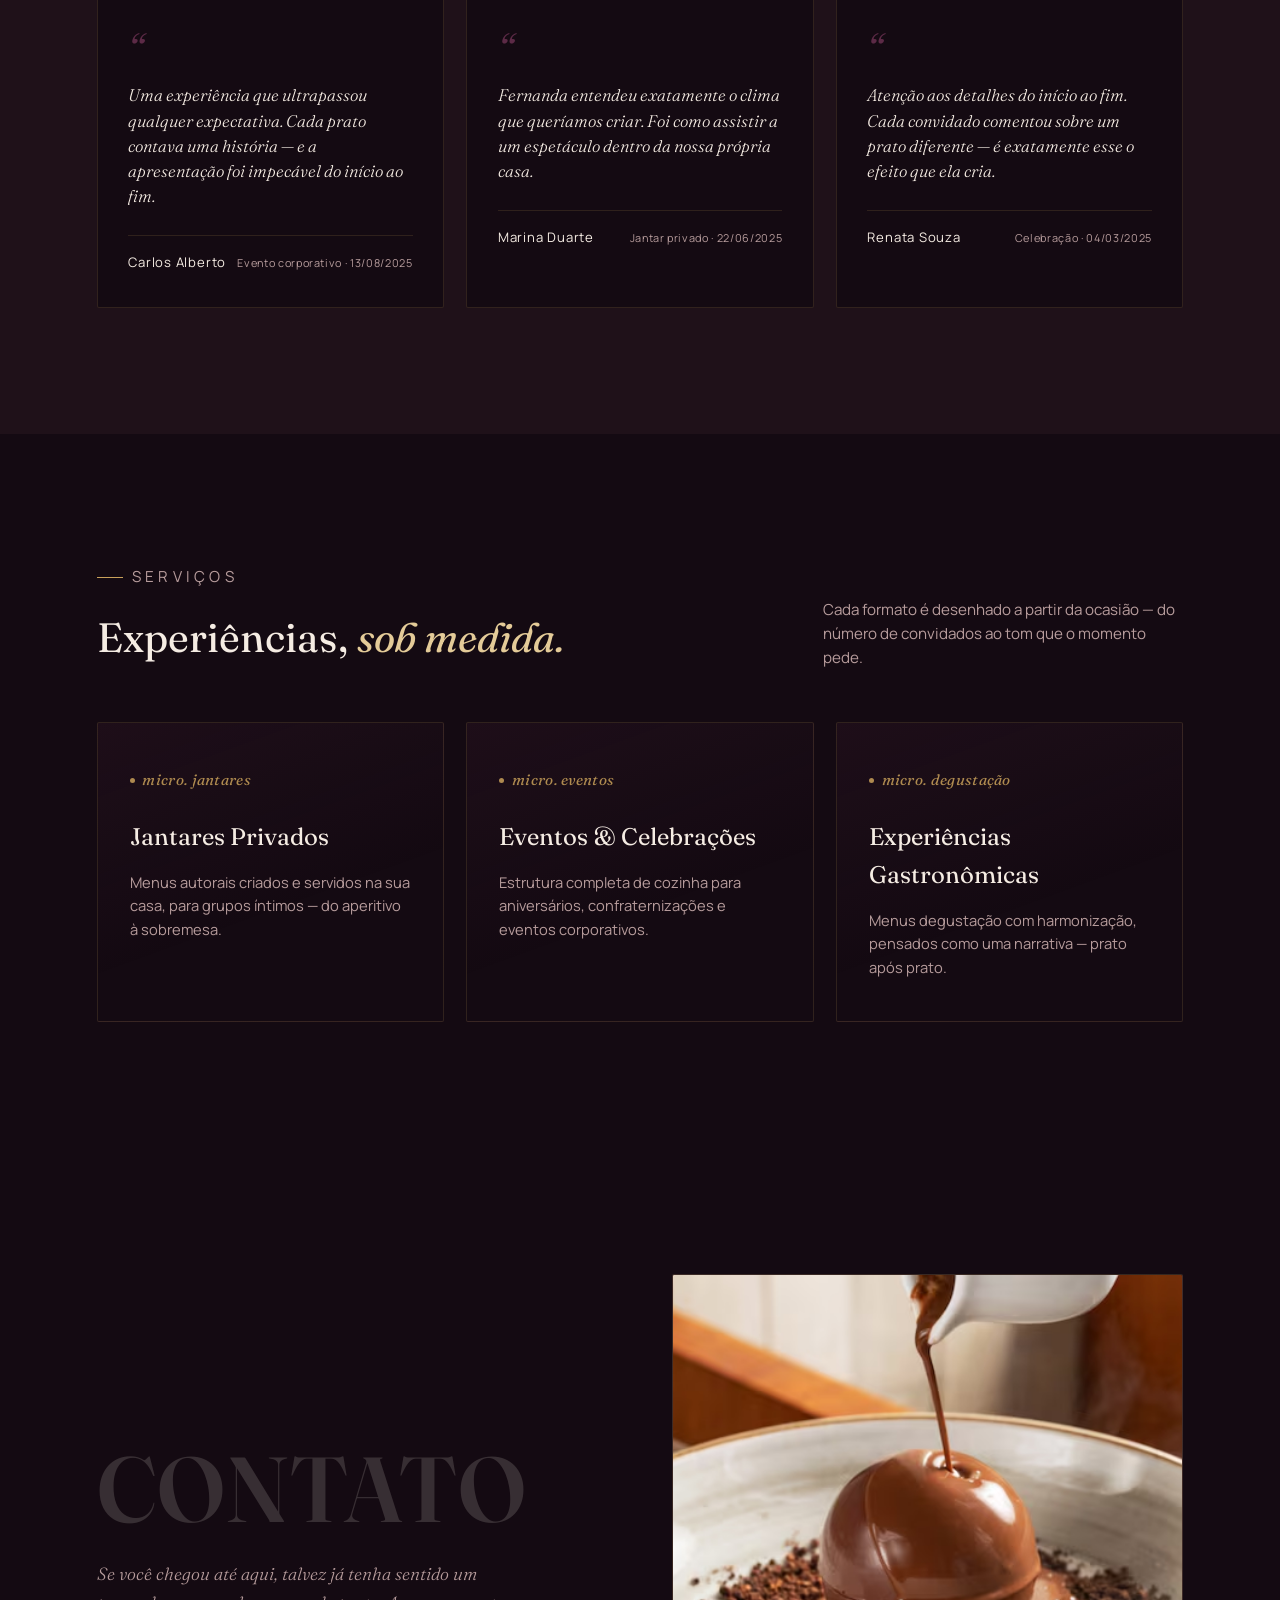
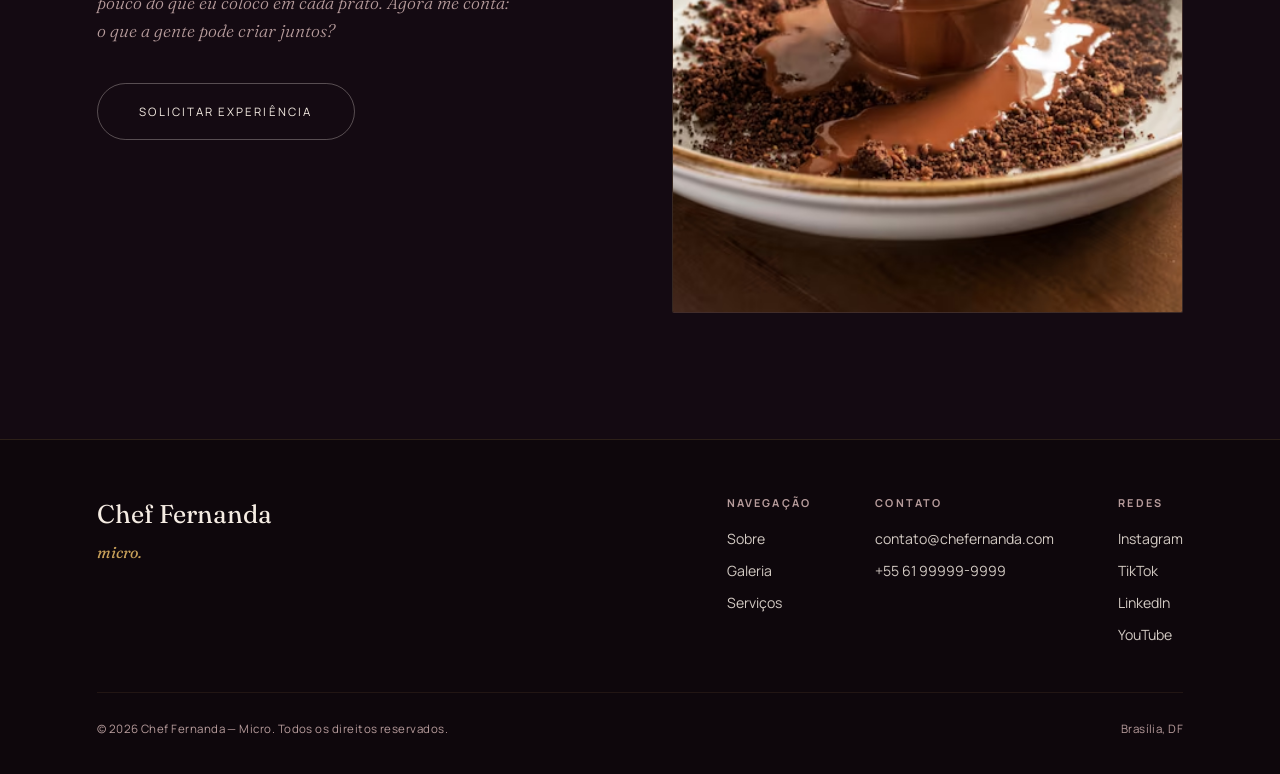
==== commit 1dd7f8e0: "Add files via upload" ====
--- a/index.html
+++ b/index.html
@@ -22,10 +22,10 @@
     </a>
 
     <nav class="primary" id="primary-nav">
-      <a href="sobre.html">Sobre</a>
-      <a href="#galeria">Galeria</a>
-      <a href="#servicos">Serviços</a>
-      <a href="#contato">Contato</a>
+       <a href="sobre.html">Sobre</a>
+      <a href="galeria.html">Galeria</a>
+      <a href="servicos.html">Serviços</a>
+      <a href="contato.html">Contato</a>
       <div class="socials">
         <a href="#" aria-label="Instagram"><svg viewBox="0 0 24 24"><path d="M12 2c2.7 0 3.06.01 4.12.06 1.06.05 1.79.22 2.43.47.66.26 1.22.6 1.77 1.15.55.55.89 1.11 1.15 1.77.25.64.42 1.37.47 2.43.05 1.06.06 1.42.06 4.12s-.01 3.06-.06 4.12c-.05 1.06-.22 1.79-.47 2.43a4.9 4.9 0 0 1-1.15 1.77 4.9 4.9 0 0 1-1.77 1.15c-.64.25-1.37.42-2.43.47-1.06.05-1.42.06-4.12.06s-3.06-.01-4.12-.06c-1.06-.05-1.79-.22-2.43-.47a4.9 4.9 0 0 1-1.77-1.15 4.9 4.9 0 0 1-1.15-1.77c-.25-.64-.42-1.37-.47-2.43C2.01 15.06 2 14.7 2 12s.01-3.06.06-4.12c.05-1.06.22-1.79.47-2.43.26-.66.6-1.22 1.15-1.77A4.9 4.9 0 0 1 5.45 2.53c.64-.25 1.37-.42 2.43-.47C8.94 2.01 9.3 2 12 2zm0 5a5 5 0 1 0 0 10 5 5 0 0 0 0-10zm0 8.2a3.2 3.2 0 1 1 0-6.4 3.2 3.2 0 0 1 0 6.4zm5.2-8.4a1.17 1.17 0 1 1 0-2.34 1.17 1.17 0 0 1 0 2.34z"/></svg></a>
         <a href="#" aria-label="TikTok"><svg viewBox="0 0 24 24"><path d="M16.6 2h-3.2v14.2c0 1.5-1.2 2.7-2.7 2.7a2.7 2.7 0 0 1-2.7-2.7 2.7 2.7 0 0 1 2.7-2.7c.28 0 .55.04.8.12V10.4a6 6 0 0 0-.8-.06 6 6 0 0 0-6 6 6 6 0 0 0 6 6 6 6 0 0 0 6-6V8.6a8 8 0 0 0 4.5 1.4V6.8a4.8 4.8 0 0 1-4.6-4.8z"/></svg></a>
@@ -69,7 +69,7 @@
       </h1>
       <p class="sub">Chef Fernanda — conhecida como <strong>Micro</strong> — cria jantares e experiências gastronômicas privadas onde cada prato carrega uma intenção.</p>
       <div class="hero-actions">
-        <a href="#contato" class="btn btn-solid">Reservar experiência</a>
+        <a href="contato.html" class="btn btn-solid">Reservar experiência</a>
         <a href="#sobre" class="btn btn-ghost">Conhecer o trabalho</a>
       </div>
     </div>
@@ -189,26 +189,19 @@
         <p>Menus degustação com harmonização, pensados como uma narrativa — prato após prato.</p>
       </div>
     </div>
-
-    <div class="cta-banner reveal">
-      <h3>Cada evento começa com uma conversa. Vamos falar sobre o seu?</h3>
-      <a href="#contato" class="btn btn-solid">Entrar em contato</a>
-    </div>
-  </div>
-</section>
-
-<!-- ============================================================
-     EXTRA STRIP
-============================================================ -->
-<section class="strip">
-  <div class="wrap">
-    <div class="strip-track reveal">
-      <div class="ph2"><img src="imagens/angus.jpg" alt="" onerror="this.remove()"></div>
-      <div class="ph2"><img src="imagens/verde.webp" alt="" onerror="this.remove()"></div>
-      <div class="ph2"><img src="imagens/jantar.jpg" alt="" onerror="this.remove()"></div>
-      <div class="ph2"><img src="imagens/seilanamoral.jpg" alt="" onerror="this.remove()"></div>
-      <div class="ph2"><img src="imagens/docinho.jpg" alt="" onerror="this.remove()"></div>
-    </div>
+</section>
+
+<!-- ============================================================
+     CONTATO (mesmo bloco reaproveitado das outras páginas)
+============================================================ -->
+<section class="contact-cta section-pad">
+  <div class="wrap contact-layout">
+    <div class="contact-text reveal">
+      <h2 class="contact-title">Contato</h2>
+      <p class="contact-sub">Se você chegou até aqui, talvez já tenha sentido um pouco do que eu coloco em cada prato. Agora me conta: o que a gente pode criar juntos?</p>
+      <a href="contato.html" class="btn-pill">Solicitar experiência</a>
+    </div>
+    <div class="contact-photo reveal"><img src="imagens/chocolate.avif" alt="" onerror="this.remove()"></div>
   </div>
 </section>
 
@@ -225,9 +218,9 @@
       <div class="footer-cols">
         <div class="footer-col">
           <h4>Navegação</h4>
-          <a href="#sobre">Sobre</a>
-          <a href="#galeria">Galeria</a>
-          <a href="#servicos">Serviços</a>
+          <a href="sobre.html">Sobre</a>
+          <a href="galeria.html">Galeria</a>
+          <a href="servicos.html">Serviços</a>
         </div>
         <div class="footer-col">
           <h4>Contato</h4>
--- a/styles.css
+++ b/styles.css
@@ -195,7 +195,10 @@
 
 .hero .wrap{width:100%; padding-bottom:9vh;}
 .hero-content{max-width:820px;}
-.hero-eyebrow{margin-bottom:2rem;}
+.hero-eyebrow{
+  margin-bottom:2rem;
+  opacity:0; animation:fade-in .8s var(--ease) forwards; animation-delay:.05s;
+}
 
 .hero h1{
   font-family:var(--display);
@@ -406,6 +409,50 @@
 .review-card .who{display:flex; justify-content:space-between; align-items:baseline; border-top:1px solid rgba(201,161,90,.15); padding-top:1rem;}
 .review-card .who .n{font-size:.82rem; letter-spacing:.06em;}
 .review-card .who .d{font-size:.68rem; color:var(--muted); letter-spacing:.06em;}
+
+/* variante com foto — usada na página Serviços */
+.review-media{
+  margin:-2.1rem -1.9rem 1.5rem;
+  aspect-ratio:4/3; position:relative; overflow:hidden;
+  background:linear-gradient(150deg, var(--bg-panel-2), #170D14);
+}
+.review-media img{width:100%; height:100%; object-fit:cover; display:block; transition:transform .9s var(--ease);}
+.review-card:hover .review-media img{transform:scale(1.06);}
+
+/* carrossel de depoimentos */
+.carousel{position:relative; margin-top:3rem;}
+.carousel-track{
+  display:flex; gap:1.4rem; overflow-x:auto; scroll-snap-type:x mandatory;
+  scroll-behavior:smooth; -webkit-overflow-scrolling:touch; padding-bottom:.4rem;
+}
+.carousel-track::-webkit-scrollbar{display:none;}
+.carousel-track{scrollbar-width:none;}
+.carousel-track .review-card{
+  overflow:hidden; scroll-snap-align:start; flex:0 0 calc((100% - 2.8rem)/3); min-width:270px;
+}
+.carousel-btn{
+  position:absolute; top:36%; transform:translateY(-50%); z-index:5;
+  width:46px; height:46px; border-radius:50%;
+  background:var(--bg-void); border:1px solid rgba(201,161,90,.35);
+  color:var(--gold-soft); font-size:1.5rem; line-height:1; cursor:pointer;
+  display:flex; align-items:center; justify-content:center;
+  transition:border-color .3s, background .3s, color .3s;
+}
+.carousel-btn:hover{border-color:var(--gold); background:var(--gold); color:var(--bg-void);}
+.carousel-prev{left:-23px;}
+.carousel-next{right:-23px;}
+.carousel-dots{display:flex; justify-content:center; gap:.55rem; margin-top:2rem;}
+.carousel-dots button{
+  width:8px; height:8px; padding:0; border-radius:50%; border:none;
+  background:rgba(201,161,90,.3); cursor:pointer; transition:background .3s, transform .3s;
+}
+.carousel-dots button.active{background:var(--gold); transform:scale(1.35);}
+
+@media (max-width:900px){
+  .carousel-track .review-card{flex-basis:82%;}
+  .carousel-prev{left:0;}
+  .carousel-next{right:0;}
+}
 
 /* ============================================================
    SERVICES / EVENTOS
@@ -540,8 +587,17 @@
   line-height:1.08; max-width:820px;
 }
 .about-hero h1 em{font-style:italic; color:var(--gold-soft);}
+.about-hero h1 .line{display:block; overflow:hidden;}
+.about-hero h1 .line span{
+  display:inline-block;
+  transform:translateY(110%) skewY(4deg);
+  animation:swipe-up 1.1s var(--ease) forwards;
+}
+.about-hero h1 .line:nth-child(1) span{animation-delay:.25s;}
+.about-hero h1 .line:nth-child(2) span{animation-delay:.42s;}
 .about-hero p.sub{
   margin-top:1.6rem; max-width:480px; color:var(--muted); font-size:1.02rem;
+  opacity:0; animation:fade-in .9s var(--ease) forwards; animation-delay:.95s;
 }
 
 /* ---------- narrativa editorial (texto + imagens de tamanhos variados) ---------- */
@@ -716,4 +772,240 @@
     margin-left: 0; /* Remove a sobreposição no mobile para organizar a grade */
     margin-top: 0;
   }
+}
+
+/* ============================================================
+   PÁGINA SERVIÇOS — cards de serviço com imagem
+   ============================================================ */
+.svc{background:var(--bg-panel);}
+.svc-grid{
+  display:flex; flex-wrap:wrap; justify-content:center; gap:2.2rem 1.6rem;
+  margin-top:3rem;
+}
+.svc-card{
+  flex:0 1 calc((100% - 3.2rem)/3);
+  min-width:280px;
+  border:1px solid rgba(201,161,90,.14);
+  border-radius:2px;
+  overflow:hidden;
+  background:var(--bg-void);
+  transition:border-color .4s, transform .4s var(--ease);
+}
+.svc-card:hover{border-color:var(--gold); transform:translateY(-6px);}
+.svc-media{
+  aspect-ratio:4/3; position:relative; overflow:hidden;
+  background:linear-gradient(150deg, var(--bg-panel-2), #170D14);
+}
+.svc-media img{width:100%; height:100%; object-fit:cover; display:block; transition:transform .9s var(--ease);}
+.svc-card:hover .svc-media img{transform:scale(1.07);}
+.svc-card h3{
+  font-family:var(--display); font-weight:400; font-style:italic;
+  font-size:1.3rem; color:var(--gold-soft); margin:1.5rem 1.6rem .8rem;
+}
+.svc-card > p{color:var(--muted); font-size:.94rem; margin:0 1.6rem .9rem; line-height:1.6;}
+.svc-how{
+  font-size:.82rem !important; color:var(--muted); opacity:.85;
+  padding-top:.9rem !important; margin:0 1.6rem 1.6rem !important;
+  border-top:1px solid rgba(201,161,90,.14);
+}
+.svc-how strong{color:var(--gold-soft); font-weight:600;}
+
+@media (max-width:880px){
+  .svc-card{flex-basis:100%;}
+}
+
+/* ============================================================
+   PÁGINA CONTATO — hero curto, formulário + informações, processo,
+   mapa, FAQ e carrossel automático
+   ============================================================ */
+.about-hero--short{min-height:56vh;}
+.about-hero--short h1{max-width:640px;}
+.about-hero--short p.sub{max-width:360px;}
+
+.contact-main{background:var(--bg-panel);}
+.contact-grid{
+  display:grid; grid-template-columns:1.3fr .9fr; gap:3.6vw; align-items:start;
+}
+
+/* ---------- formulário ---------- */
+.contact-form-card{
+  background:var(--bg-void);
+  border:1px solid rgba(201,161,90,.16);
+  border-radius:2px;
+  padding:3rem 2.8rem;
+}
+.contact-form-card h2{
+  font-family:var(--display); font-weight:400;
+  font-size:clamp(1.7rem, 2.6vw, 2.2rem);
+  margin:1.1rem 0 .8rem;
+}
+.contact-form-card h2 em{font-style:italic; color:var(--gold-soft);}
+.contact-form-card > p{color:var(--muted); font-size:.95rem; max-width:440px; margin-bottom:2.2rem;}
+
+.field-row{display:grid; grid-template-columns:1fr 1fr; gap:1.2rem;}
+.field{display:flex; flex-direction:column; gap:.55rem; margin-bottom:1.3rem;}
+.field label{
+  font-size:.68rem; letter-spacing:.2em; text-transform:uppercase; color:var(--gold-soft);
+}
+.field input, .field select, .field textarea{
+  background:var(--bg-panel-2);
+  border:1px solid rgba(201,161,90,.24);
+  border-radius:2px;
+  padding:.9rem 1rem;
+  color:var(--cream);
+  font-family:var(--body);
+  font-size:.92rem;
+  transition:border-color .3s, background .3s;
+}
+.field textarea{resize:vertical; min-height:120px; line-height:1.6;}
+.field input::placeholder, .field textarea::placeholder{color:var(--muted); opacity:.7;}
+.field input:focus, .field select:focus, .field textarea:focus{
+  outline:none; border-color:var(--gold); background:var(--bg-void);
+}
+.field select{
+  appearance:none; cursor:pointer;
+  background-image:url("data:image/svg+xml,%3Csvg xmlns='http://www.w3.org/2000/svg' viewBox='0 0 24 24' fill='none' stroke='%23C9A15A' stroke-width='2'%3E%3Cpath d='M6 9l6 6 6-6'/%3E%3C/svg%3E");
+  background-repeat:no-repeat; background-position:right 1rem center; background-size:14px;
+  padding-right:2.6rem;
+}
+.field select option{background:var(--bg-panel-2); color:var(--cream);}
+
+.contact-form-card .btn{width:100%; text-align:center; margin-top:.4rem; border:none;}
+.form-note{margin-top:1.2rem; font-size:.76rem; color:var(--muted); text-align:center; min-height:1.2em;}
+.form-note.is-sent{color:var(--gold-soft);}
+
+@media (max-width:600px){
+  .field-row{grid-template-columns:1fr;}
+}
+
+/* ---------- painel de informações ---------- */
+.contact-info-card{
+  background:linear-gradient(160deg, rgba(92,42,70,.16), transparent 65%), var(--bg-panel-2);
+  border:1px solid rgba(201,161,90,.18);
+  border-radius:2px;
+  padding:2.8rem 2.2rem;
+}
+.contact-info-card .seal{margin-bottom:1.8rem;}
+.info-list{display:flex; flex-direction:column; gap:1.8rem;}
+.info-item{display:flex; gap:1rem; align-items:flex-start;}
+.info-item .icon{
+  width:40px; height:40px; flex:0 0 auto;
+  border:1px solid rgba(201,161,90,.35); border-radius:50%;
+  display:flex; align-items:center; justify-content:center;
+}
+.info-item .icon svg{width:16px; height:16px; fill:var(--gold-soft);}
+.info-item .label{font-size:.66rem; letter-spacing:.2em; text-transform:uppercase; color:var(--gold-soft);}
+.info-item .value{font-family:var(--display); font-size:1.05rem; color:var(--cream); margin-top:.25rem;}
+.info-item .value span{display:block; font-family:var(--body); font-size:.82rem; color:var(--muted); margin-top:.3rem;}
+
+.contact-info-card .divider{margin:2.2rem 0; opacity:.6;}
+.contact-info-card .invite-socials{margin-top:0; justify-content:flex-start;}
+.contact-info-card .btn-pill{width:100%; margin-top:1.8rem;}
+
+@media (max-width:880px){
+  .contact-grid{grid-template-columns:1fr; gap:2.4rem;}
+  .contact-form-card, .contact-info-card{padding:2.2rem 1.6rem;}
+}
+
+/* ---------- processo / como funciona ---------- */
+.process{background:var(--bg-void);}
+.process-grid{display:grid; grid-template-columns:repeat(4,1fr); gap:1.2rem; margin-top:3rem;}
+.process-step{
+  padding:2rem 1.6rem;
+  border:1px solid rgba(201,161,90,.14);
+  border-radius:2px;
+  transition:border-color .4s, transform .4s var(--ease);
+}
+.process-step:hover{border-color:var(--gold); transform:translateY(-5px);}
+.process-step .num{
+  font-family:var(--display); font-style:italic; font-size:2rem; color:var(--plum); opacity:.75; margin-bottom:1rem;
+}
+.process-step h3{font-family:var(--display); font-weight:400; font-size:1.1rem; color:var(--gold-soft); margin-bottom:.6rem;}
+.process-step p{color:var(--muted); font-size:.86rem; line-height:1.6;}
+
+@media (max-width:880px){ .process-grid{grid-template-columns:1fr 1fr;} }
+@media (max-width:560px){ .process-grid{grid-template-columns:1fr;} }
+
+/* ---------- mapa ---------- */
+.map-block{background:var(--bg-panel);}
+.map-frame{
+  aspect-ratio:21/7; position:relative; overflow:hidden; border-radius:2px;
+  border:1px solid rgba(201,161,90,.18); margin-top:2.6rem;
+  filter:grayscale(.4) sepia(.15) saturate(1.2);
+}
+.map-frame iframe{position:absolute; inset:0; width:100%; height:100%; border:0;}
+@media (max-width:700px){ .map-frame{aspect-ratio:4/5;} }
+
+/* ---------- faq ---------- */
+.faq{background:var(--bg-void);}
+.faq-list{max-width:760px; margin:3rem auto 0;}
+.faq-item{border-bottom:1px solid rgba(201,161,90,.16); padding:.4rem 0;}
+.faq-item .faq-q{
+  background:none; border:0; margin:0; padding:1.4rem 0;
+  width:100%; text-align:left; cursor:pointer;
+  display:flex; justify-content:space-between; align-items:center; gap:1.2rem;
+  font-family:var(--display); font-style:italic; font-size:1.05rem; color:var(--cream);
+}
+.faq-item .faq-q:focus-visible{outline:2px solid var(--gold); outline-offset:4px;}
+.faq-item .faq-q::after{
+  content:'+'; font-family:var(--body); font-size:1.4rem; color:var(--gold);
+  transition:transform .3s var(--ease); flex:0 0 auto;
+}
+.faq-item .faq-q[aria-expanded="true"]::after{transform:rotate(45deg);}
+.faq-item .faq-answer{overflow:hidden; height:0;}
+.faq-item .faq-answer p{color:var(--muted); font-size:.92rem; line-height:1.7; margin:0; padding:0 0 1.6rem;}
+
+/* ============================================================
+   PÁGINA GALERIA — hero curto + mural de fotos revelado no scroll
+   ============================================================ */
+.full-gallery{background:var(--bg-panel);}
+.gallery-wall{
+  display:grid;
+  grid-template-columns:repeat(4, 1fr);
+  grid-auto-rows:220px;
+  gap:1rem;
+}
+.gallery-wall .g-item{
+  position:relative; overflow:hidden; border-radius:2px;
+  border:1px solid rgba(201,161,90,.16);
+  background:linear-gradient(150deg, var(--bg-panel-2), #170D14);
+}
+.gallery-wall .g-item img{
+  width:100%; height:100%; object-fit:cover; display:block;
+  transition:transform .9s var(--ease);
+}
+.gallery-wall .g-item:hover img{transform:scale(1.06);}
+
+.gallery-wall .g-tall{grid-row:span 2;}
+.gallery-wall .g-wide{grid-column:span 2;}
+.gallery-wall .g-big{grid-column:span 2; grid-row:span 2;}
+
+/* leve escalonamento na revelação, por coluna */
+.gallery-wall .g-item:nth-child(4n+1){transition-delay:0s;}
+.gallery-wall .g-item:nth-child(4n+2){transition-delay:.08s;}
+.gallery-wall .g-item:nth-child(4n+3){transition-delay:.16s;}
+.gallery-wall .g-item:nth-child(4n+4){transition-delay:.24s;}
+
+@media (max-width:980px){
+  .gallery-wall{grid-template-columns:repeat(3, 1fr); grid-auto-rows:170px;}
+}
+@media (max-width:700px){
+  .gallery-wall{grid-template-columns:repeat(2, 1fr); grid-auto-rows:150px; gap:.7rem;}
+  .gallery-wall .g-item{transition-delay:0s !important;}
+}
+
+/* carrossel automático de fotos */
+.gallery-auto{background:var(--bg-void); padding:min(9vh,90px) 0; overflow:hidden;}
+.gallery-auto-track{
+  display:flex; gap:1rem; width:max-content;
+  transition:transform .8s var(--ease);
+}
+.gallery-auto-track .ph3{
+  flex:0 0 auto; width:260px; aspect-ratio:3/4; position:relative; overflow:hidden; border-radius:2px;
+  background:linear-gradient(150deg, var(--bg-panel-2), #170D14);
+  border:1px solid rgba(201,161,90,.16);
+}
+.gallery-auto-track .ph3 img{width:100%; height:100%; object-fit:cover; display:block;}
+@media (max-width:700px){
+  .gallery-auto-track .ph3{width:200px;}
 }
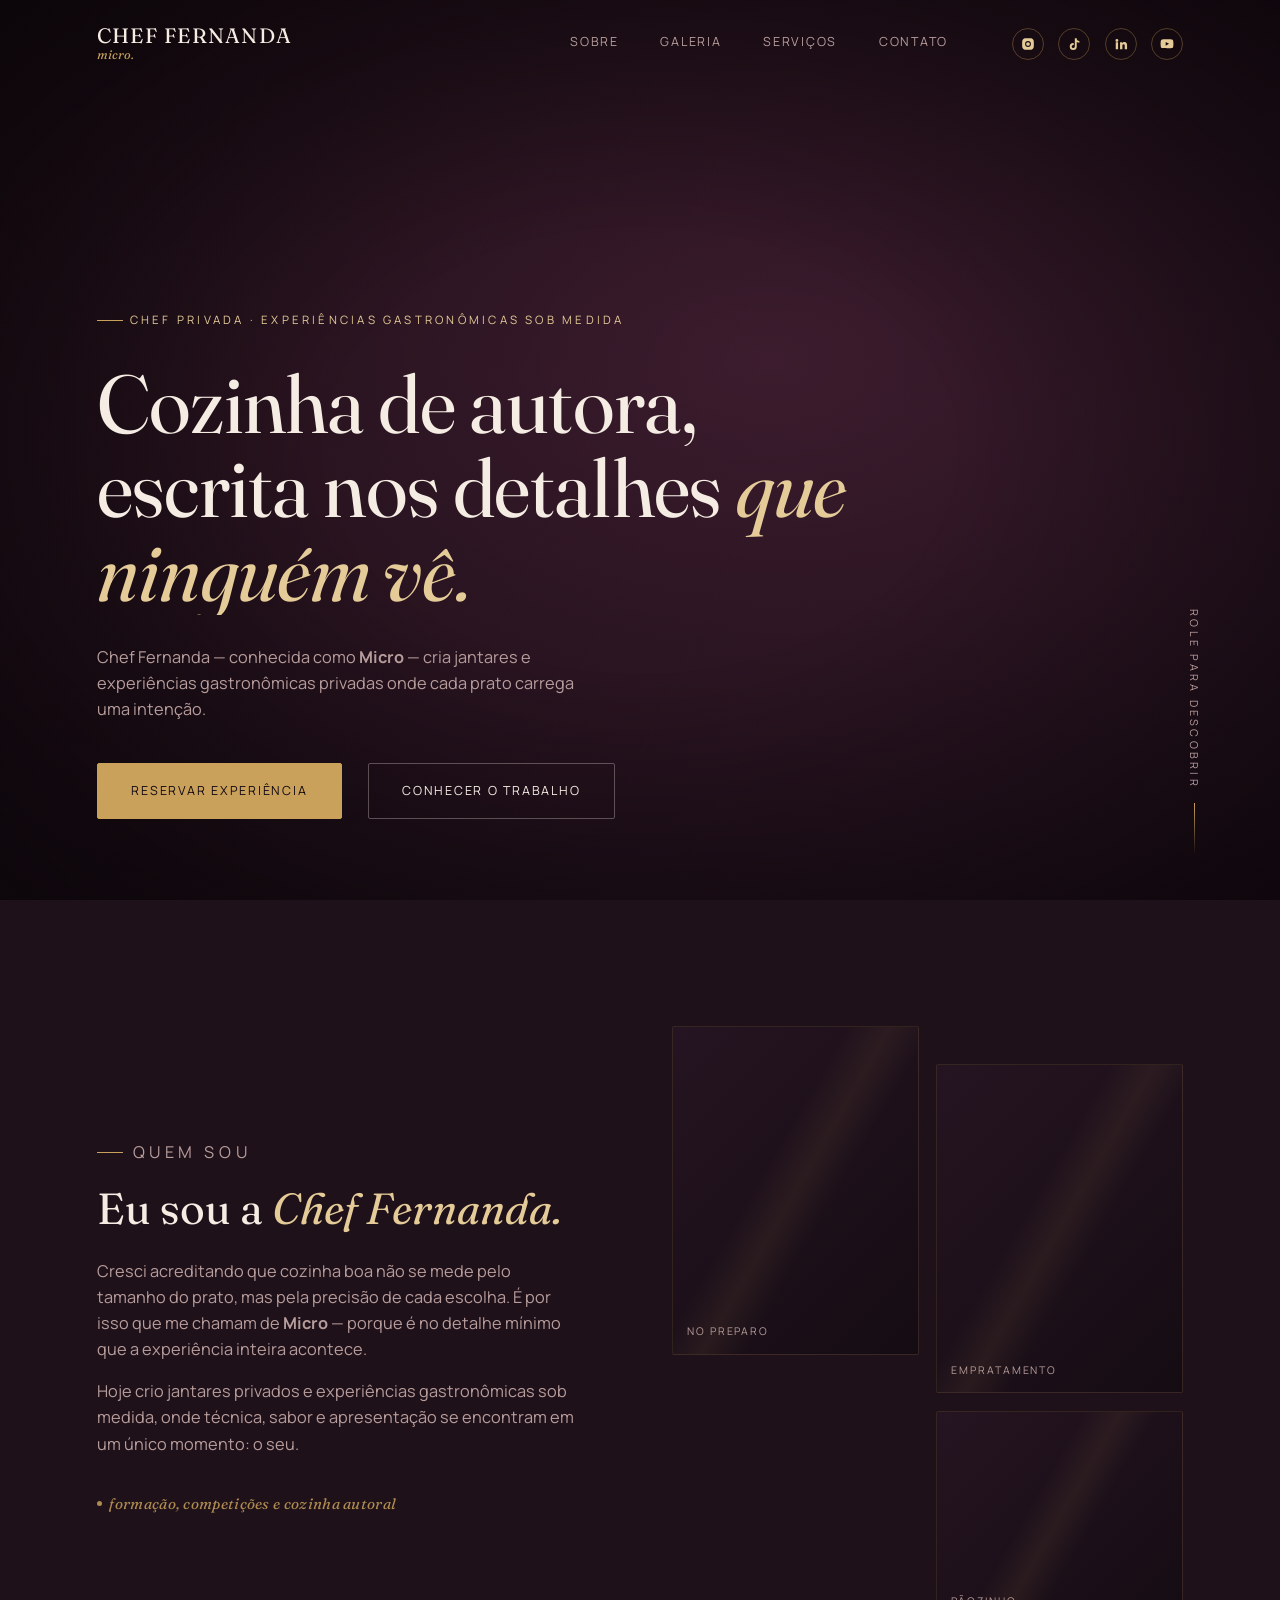
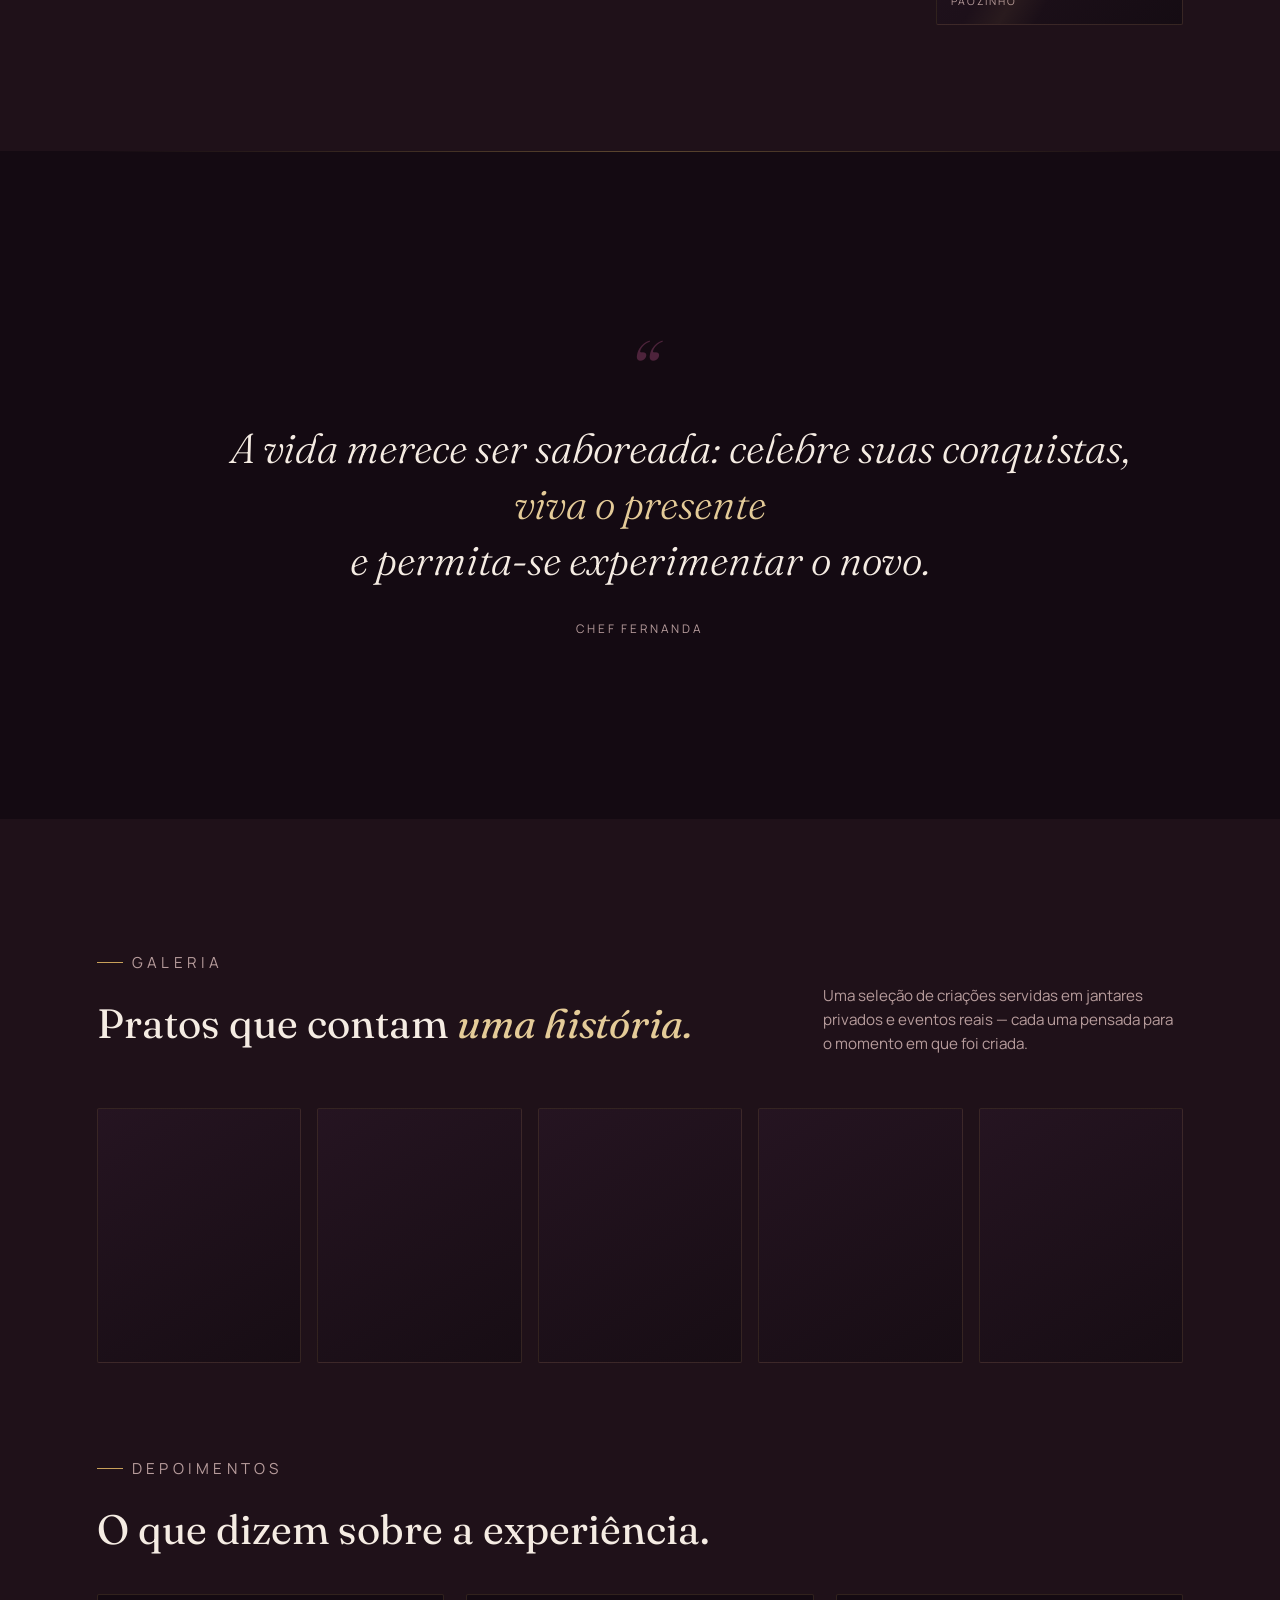
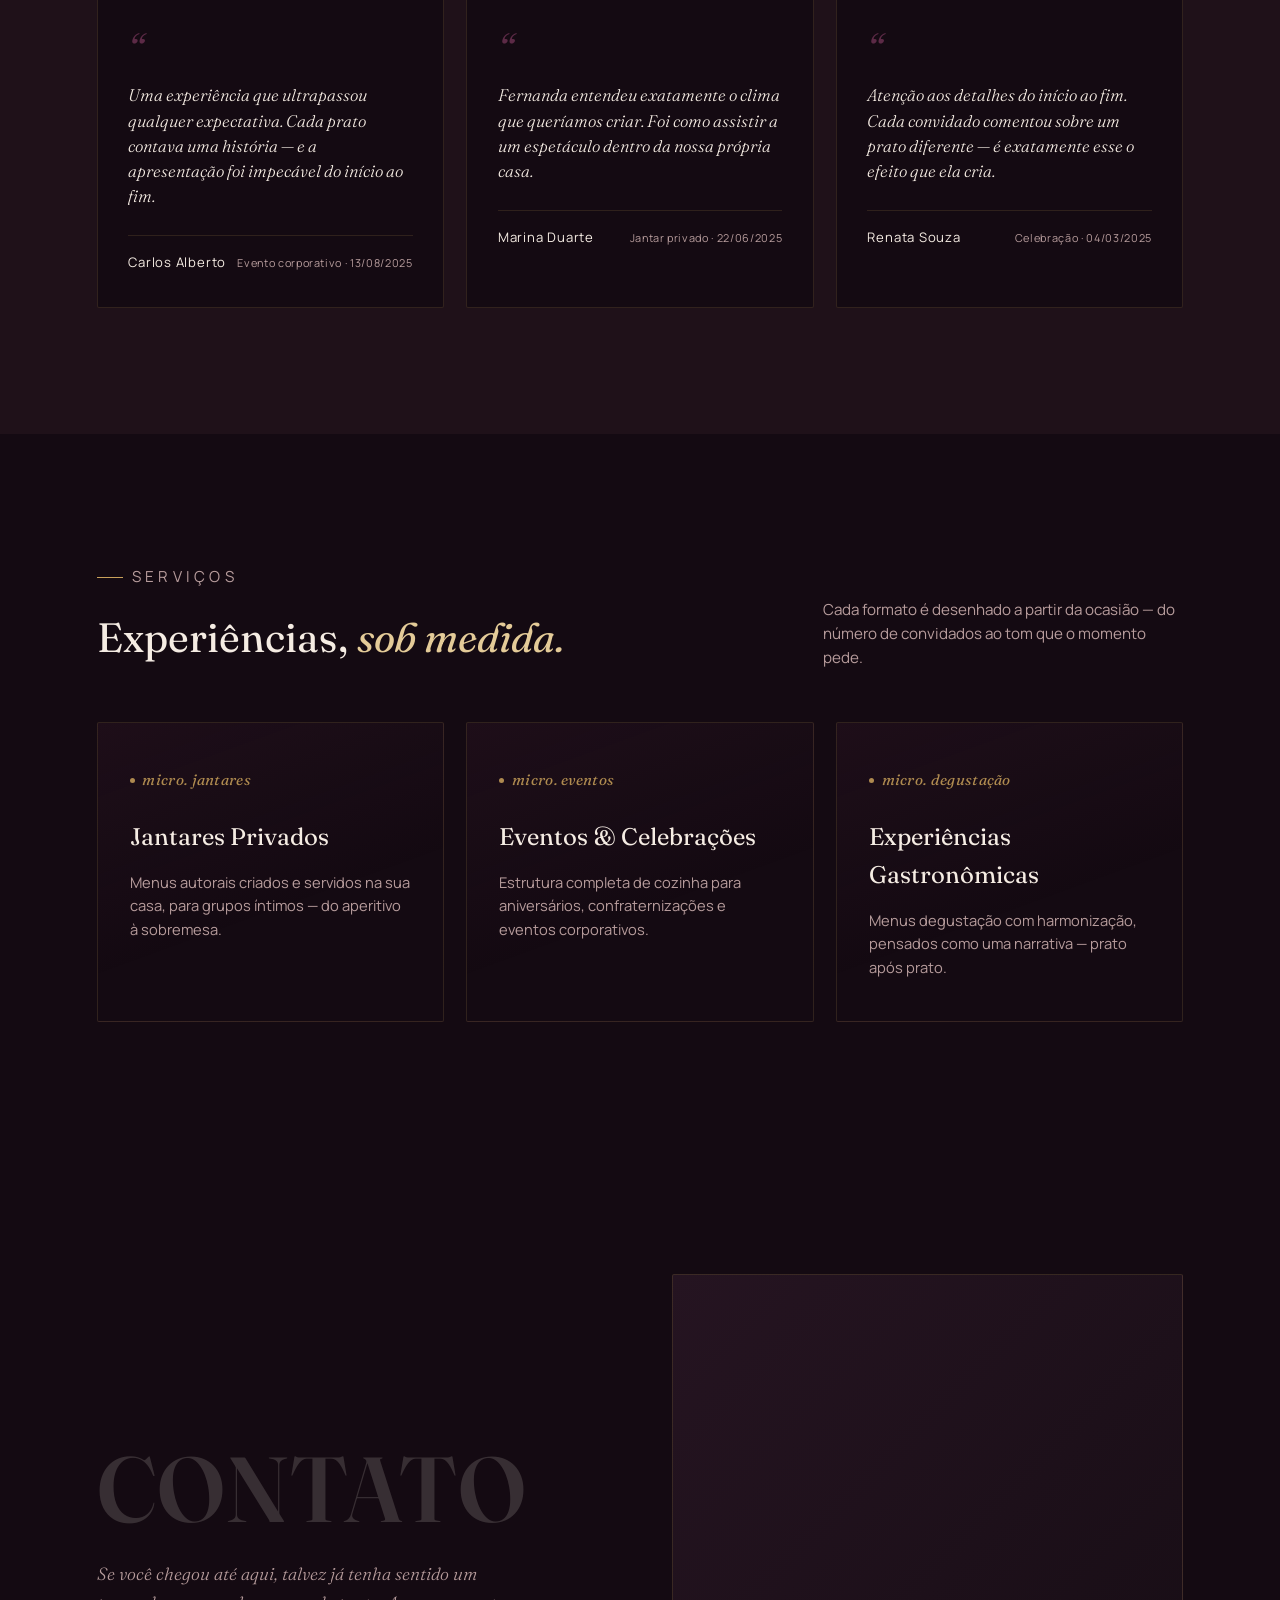
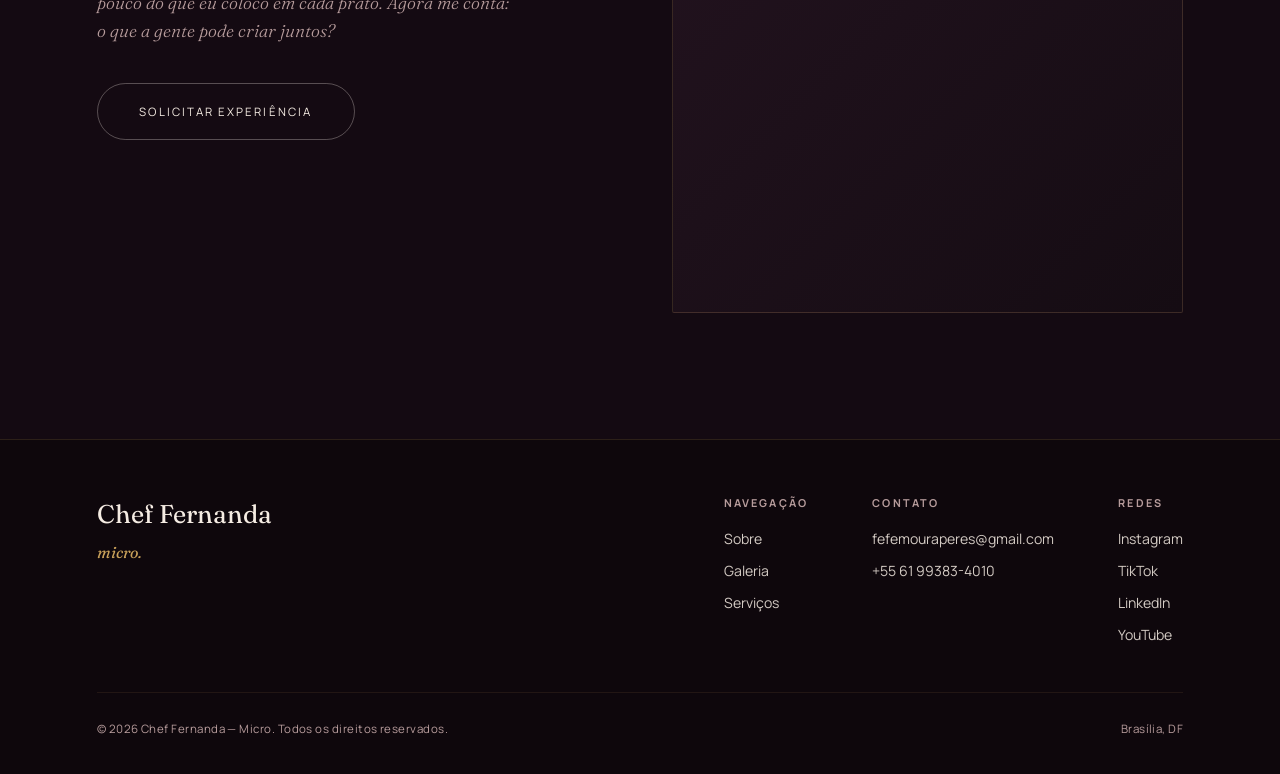
==== commit 26711112: "Add files via upload" ====
--- a/index.html
+++ b/index.html
@@ -27,7 +27,7 @@
       <a href="servicos.html">Serviços</a>
       <a href="contato.html">Contato</a>
       <div class="socials">
-        <a href="#" aria-label="Instagram"><svg viewBox="0 0 24 24"><path d="M12 2c2.7 0 3.06.01 4.12.06 1.06.05 1.79.22 2.43.47.66.26 1.22.6 1.77 1.15.55.55.89 1.11 1.15 1.77.25.64.42 1.37.47 2.43.05 1.06.06 1.42.06 4.12s-.01 3.06-.06 4.12c-.05 1.06-.22 1.79-.47 2.43a4.9 4.9 0 0 1-1.15 1.77 4.9 4.9 0 0 1-1.77 1.15c-.64.25-1.37.42-2.43.47-1.06.05-1.42.06-4.12.06s-3.06-.01-4.12-.06c-1.06-.05-1.79-.22-2.43-.47a4.9 4.9 0 0 1-1.77-1.15 4.9 4.9 0 0 1-1.15-1.77c-.25-.64-.42-1.37-.47-2.43C2.01 15.06 2 14.7 2 12s.01-3.06.06-4.12c.05-1.06.22-1.79.47-2.43.26-.66.6-1.22 1.15-1.77A4.9 4.9 0 0 1 5.45 2.53c.64-.25 1.37-.42 2.43-.47C8.94 2.01 9.3 2 12 2zm0 5a5 5 0 1 0 0 10 5 5 0 0 0 0-10zm0 8.2a3.2 3.2 0 1 1 0-6.4 3.2 3.2 0 0 1 0 6.4zm5.2-8.4a1.17 1.17 0 1 1 0-2.34 1.17 1.17 0 0 1 0 2.34z"/></svg></a>
+        <a href="https://www.instagram.com/fernandamourachef/" aria-label="Instagram"><svg viewBox="0 0 24 24"><path d="M12 2c2.7 0 3.06.01 4.12.06 1.06.05 1.79.22 2.43.47.66.26 1.22.6 1.77 1.15.55.55.89 1.11 1.15 1.77.25.64.42 1.37.47 2.43.05 1.06.06 1.42.06 4.12s-.01 3.06-.06 4.12c-.05 1.06-.22 1.79-.47 2.43a4.9 4.9 0 0 1-1.15 1.77 4.9 4.9 0 0 1-1.77 1.15c-.64.25-1.37.42-2.43.47-1.06.05-1.42.06-4.12.06s-3.06-.01-4.12-.06c-1.06-.05-1.79-.22-2.43-.47a4.9 4.9 0 0 1-1.77-1.15 4.9 4.9 0 0 1-1.15-1.77c-.25-.64-.42-1.37-.47-2.43C2.01 15.06 2 14.7 2 12s.01-3.06.06-4.12c.05-1.06.22-1.79.47-2.43.26-.66.6-1.22 1.15-1.77A4.9 4.9 0 0 1 5.45 2.53c.64-.25 1.37-.42 2.43-.47C8.94 2.01 9.3 2 12 2zm0 5a5 5 0 1 0 0 10 5 5 0 0 0 0-10zm0 8.2a3.2 3.2 0 1 1 0-6.4 3.2 3.2 0 0 1 0 6.4zm5.2-8.4a1.17 1.17 0 1 1 0-2.34 1.17 1.17 0 0 1 0 2.34z"/></svg></a>
         <a href="#" aria-label="TikTok"><svg viewBox="0 0 24 24"><path d="M16.6 2h-3.2v14.2c0 1.5-1.2 2.7-2.7 2.7a2.7 2.7 0 0 1-2.7-2.7 2.7 2.7 0 0 1 2.7-2.7c.28 0 .55.04.8.12V10.4a6 6 0 0 0-.8-.06 6 6 0 0 0-6 6 6 6 0 0 0 6 6 6 6 0 0 0 6-6V8.6a8 8 0 0 0 4.5 1.4V6.8a4.8 4.8 0 0 1-4.6-4.8z"/></svg></a>
         <a href="#" aria-label="LinkedIn"><svg viewBox="0 0 24 24"><path d="M4.98 3.5a2.5 2.5 0 1 1 0 5 2.5 2.5 0 0 1 0-5zM3 9h4v12H3V9zm7 0h3.8v1.7h.05c.53-1 1.83-2.05 3.77-2.05 4.03 0 4.78 2.65 4.78 6.1V21h-4v-5.6c0-1.34-.02-3.06-1.87-3.06-1.87 0-2.16 1.46-2.16 2.96V21h-4V9z"/></svg></a>
         <a href="https://www.youtube.com/watch?v=CBSsL4u_nng" aria-label="YouTube"><svg viewBox="0 0 24 24"><path d="M22.54 6.42a2.78 2.78 0 0 0-1.95-2C18.88 4 12 4 12 4s-6.88 0-8.59.42a2.78 2.78 0 0 0-1.95 2A29 29 0 0 0 1 11.75a29 29 0 0 0 .46 5.33 2.78 2.78 0 0 0 1.95 1.96C5.12 19.5 12 19.5 12 19.5s6.88 0 8.59-.46a2.78 2.78 0 0 0 1.95-1.96 29 29 0 0 0 .46-5.33 29 29 0 0 0-.46-5.33zM9.75 15.02V8.48l5.75 3.27z"/></svg></a>
@@ -70,7 +70,7 @@
       <p class="sub">Chef Fernanda — conhecida como <strong>Micro</strong> — cria jantares e experiências gastronômicas privadas onde cada prato carrega uma intenção.</p>
       <div class="hero-actions">
         <a href="contato.html" class="btn btn-solid">Reservar experiência</a>
-        <a href="#sobre" class="btn btn-ghost">Conhecer o trabalho</a>
+        <a href="sobre.html" class="btn btn-ghost">Conhecer o trabalho</a>
       </div>
     </div>
   </div>
@@ -90,9 +90,9 @@
       <div class="stamp seal"><span class="dot"></span>formação, competições e cozinha autoral</div>
     </div>
     <div class="about-images reveal">
-      <div class="ph" data-label="No preparo"><img src="imagens/preparando.png" alt="preparando"  onerror="this.remove()"></div>
-      <div class="ph" data-label="Empratamento"><img src="imagens/empratamento.avif" alt="Empratamento" onerror="this.remove()"></div>
-      <div class="ph" data-label="Em evento"><img src="imagens/em evento.jpg" alt="chef fe no evento" onerror="this.remove()"></div>
+      <div class="ph" data-label="No preparo"><img src="imagens/fenopreparo.jpeg" alt="preparando"  onerror="this.remove()"></div>
+      <div class="ph" data-label="Empratamento"><img src="imagens/franguinnhoxadres.jpeg" alt="Empratamento" onerror="this.remove()"></div>
+      <div class="ph" data-label="Pãozinho"><img src="imagens/paozinholegal.jpeg" alt="Paozinho" onerror="this.remove()"></div>
     </div>
   </div>
 </section>
@@ -106,10 +106,11 @@
   <div class="wrap">
     <div class="mark reveal">“</div>
     <blockquote class="reveal">
-      Há lugares onde o sol não chega, então <br><em>seja a luz</em><br>
-      e ache seu próprio caminho.
+      <span style="white-space: nowrap;">A vida merece ser saboreada: celebre suas conquistas,</span><br>
+      <em style="font-style:italic; color:var(--gold-soft);">viva o presente</em><br>
+      e permita-se experimentar o novo.
     </blockquote>
-    <cite>Chef Fernanda</cite>
+    <cite>Chef Fernanda</cite> 
   </div>
 </section>
 
@@ -127,11 +128,11 @@
     </div>
 
     <div class="dish-track reveal">
-      <div class="dish"><img src="imagens/risoto.jpg" alt="" onerror="this.remove()"><div class="cap"><div class="t">Risoto de Cogumelos Selvagens</div><div class="s">Entrada</div></div></div>
-      <div class="dish"><img src="imagens//camarao.jpg" alt="" onerror="this.remove()"><div class="cap"><div class="t">Camarão Defumado, Manga Verde</div><div class="s">Entrada</div></div></div>
-      <div class="dish"><img src="imagens//cordeiro.webp" alt="" onerror="this.remove()"><div class="cap"><div class="t">Cordeiro em Crosta de Ervas</div><div class="s">Principal</div></div></div>
-      <div class="dish"><img src="imagens/robalo.jpg" alt="" onerror="this.remove()"><div class="cap"><div class="t">Robalo, Manteiga de Ervas Finas</div><div class="s">Principal</div></div></div>
-      <div class="dish"><img src="imagens/chocolate.avif" alt="" onerror="this.remove()"><div class="cap"><div class="t">Chocolate 70%, Flor de Sal</div><div class="s">Sobremesa</div></div></div>
+      <div class="dish"><img src="imagens/entradinhatop.jpeg" alt="" onerror="this.remove()"><div class="cap"><div class="t">Pãozinho Caseiro</div><div class="s">Entrada</div></div></div>
+      <div class="dish"><img src="imagens/parecebom.jpeg" alt="" onerror="this.remove()"><div class="cap"><div class="t">Steak Tartare</div><div class="s">Entrada</div></div></div>
+      <div class="dish"><img src="imagens/cordeiromassa.jpeg" alt="" onerror="this.remove()"><div class="cap"><div class="t">Cordeiro com vinagrete</div><div class="s">Principal</div></div></div>
+      <div class="dish"><img src="imagens/camaraotopmasterbest.jpeg" alt="" onerror="this.remove()"><div class="cap"><div class="t">Camarao a provençal</div><div class="s">Principal</div></div></div>
+      <div class="dish"><img src="imagens/bolinhototoso.jpeg" alt="" onerror="this.remove()"><div class="cap"><div class="t">Bolo de chocolate</div><div class="s">Sobremesa</div></div></div>
     </div>
 
     <div class="reviews">
@@ -201,7 +202,7 @@
       <p class="contact-sub">Se você chegou até aqui, talvez já tenha sentido um pouco do que eu coloco em cada prato. Agora me conta: o que a gente pode criar juntos?</p>
       <a href="contato.html" class="btn-pill">Solicitar experiência</a>
     </div>
-    <div class="contact-photo reveal"><img src="imagens/chocolate.avif" alt="" onerror="this.remove()"></div>
+    <div class="contact-photo reveal"><img src="imagens/docinho.jpeg" alt="" onerror="this.remove()"></div>
   </div>
 </section>
 
@@ -224,12 +225,12 @@
         </div>
         <div class="footer-col">
           <h4>Contato</h4>
-          <a href="mailto:contato@chefernanda.com">contato@chefernanda.com</a>
-          <a href="tel:+5561999999999">+55 61 99999-9999</a>
+          <a href="mailto:fefemouraperes@gmail.com">fefemouraperes@gmail.com</a>
+          <a href="tel:+5561993834010">+55 61 99383-4010</a>
         </div>
         <div class="footer-col">
           <h4>Redes</h4>
-          <a href="#">Instagram</a>
+          <a href="https://www.instagram.com/fernandamourachef/">Instagram</a>
           <a href="#">TikTok</a>
           <a href="#">LinkedIn</a>
           <a href="https://www.youtube.com/watch?v=CBSsL4u_nng">YouTube</a>
--- a/styles.css
+++ b/styles.css
@@ -137,6 +137,7 @@
   border-radius:50%; display:flex; align-items:center; justify-content:center;
   transition:border-color .3s, transform .3s;
 }
+nav.primary .socials a{ padding:0; }
 .socials a:hover{border-color:var(--gold); transform:translateY(-2px);}
 .socials svg{width:14px;height:14px; fill:var(--gold-soft);}
 
